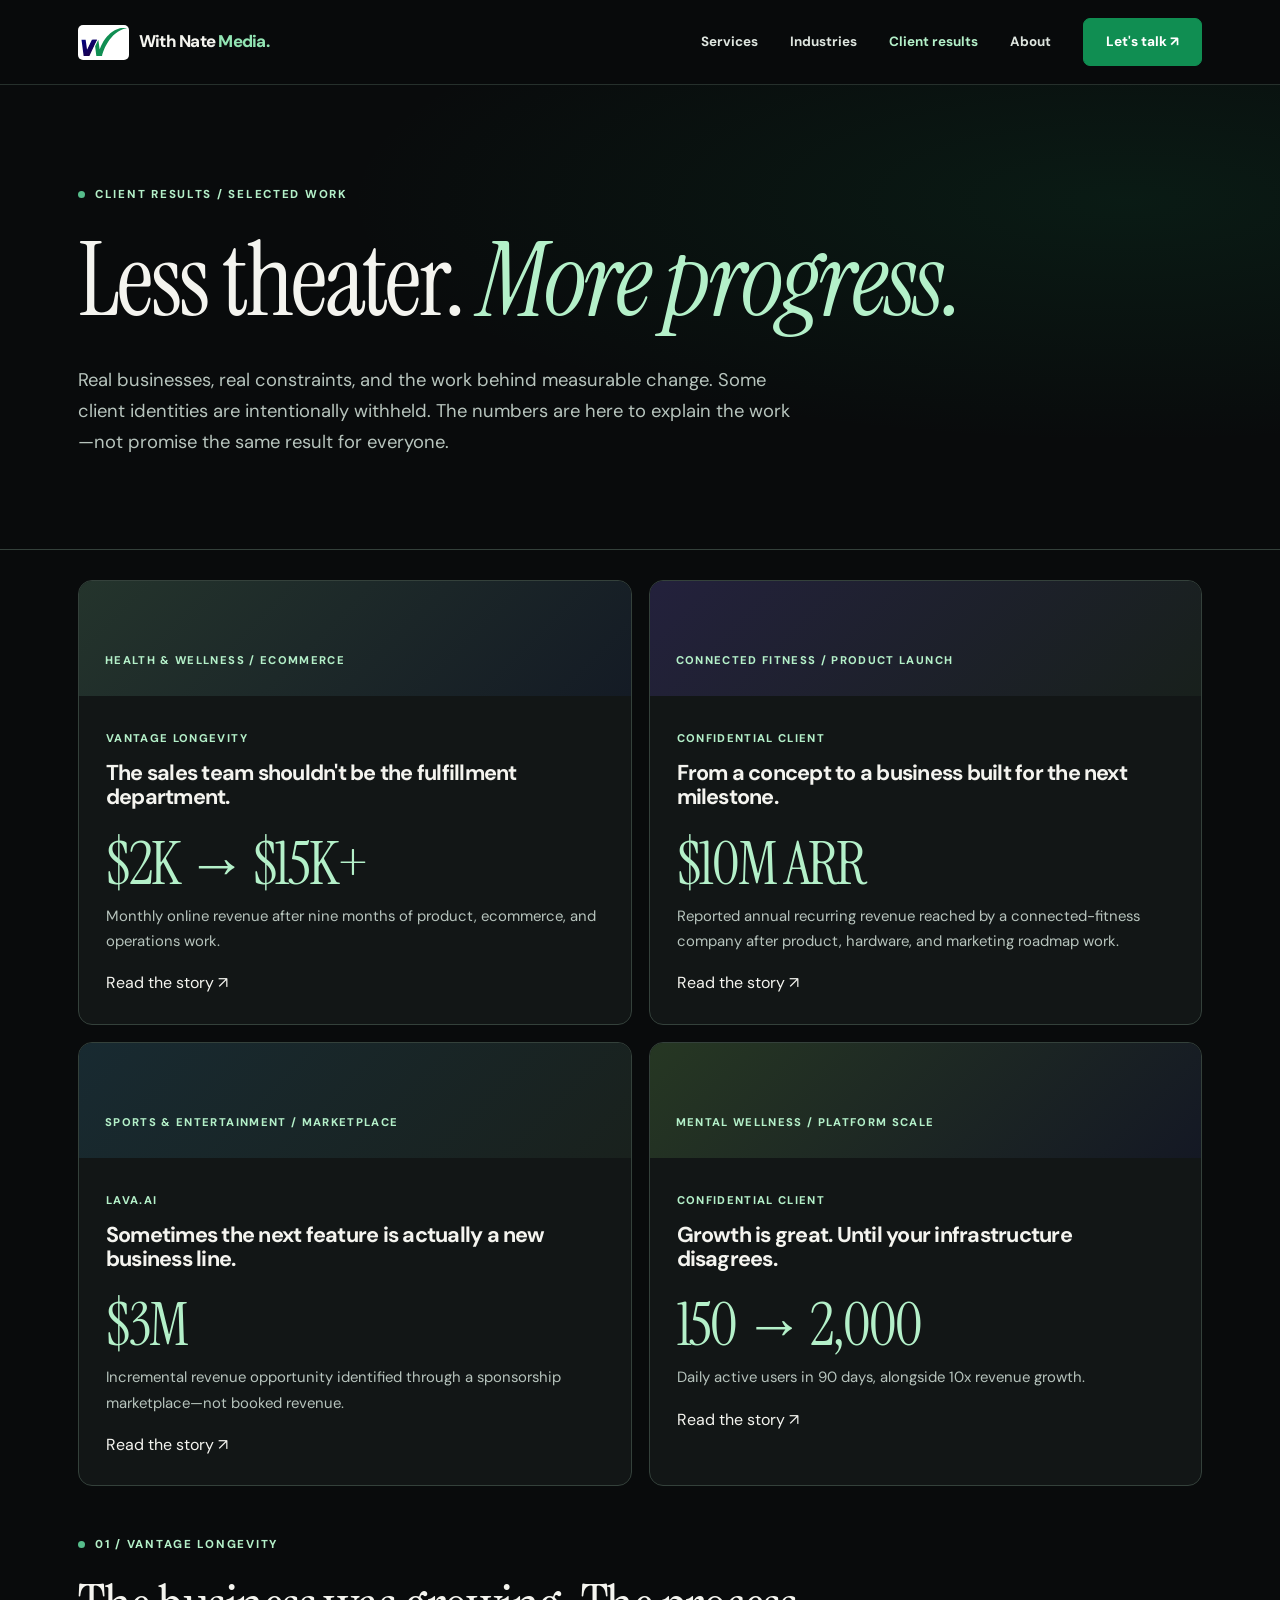
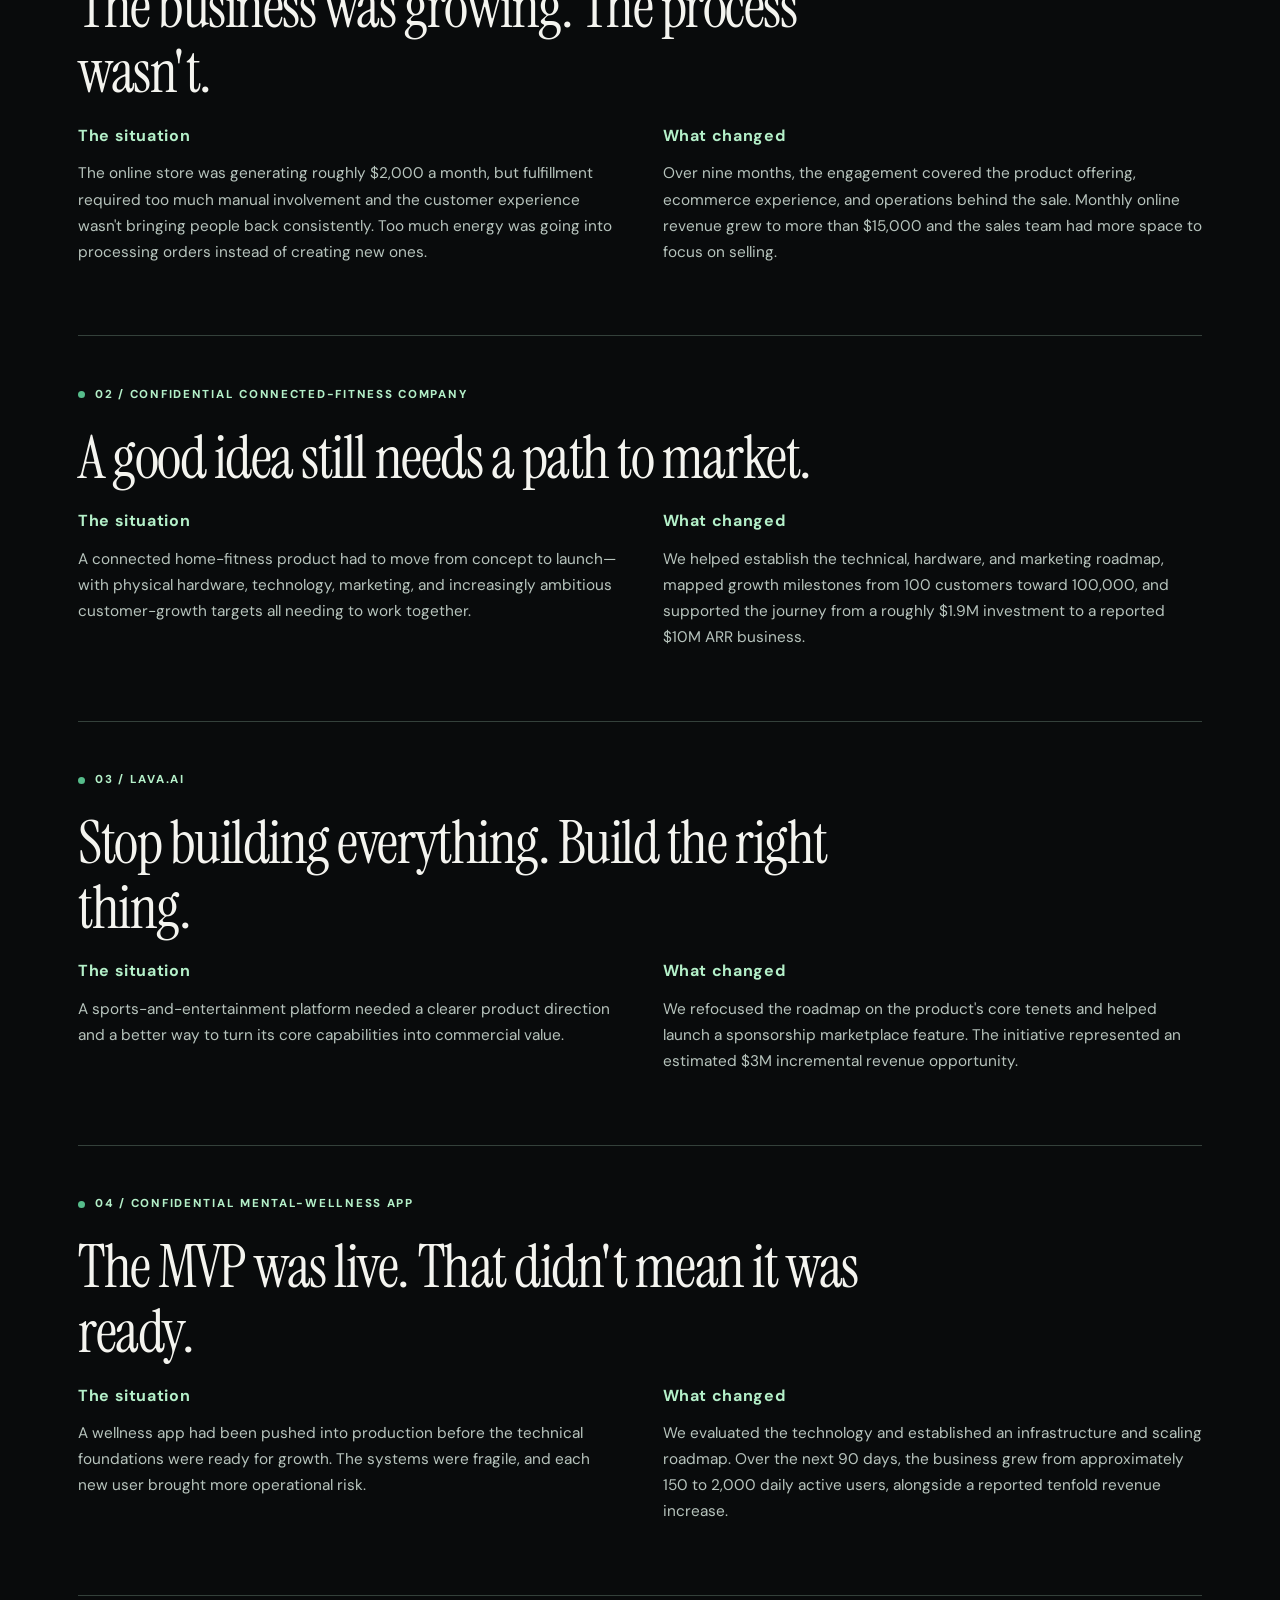
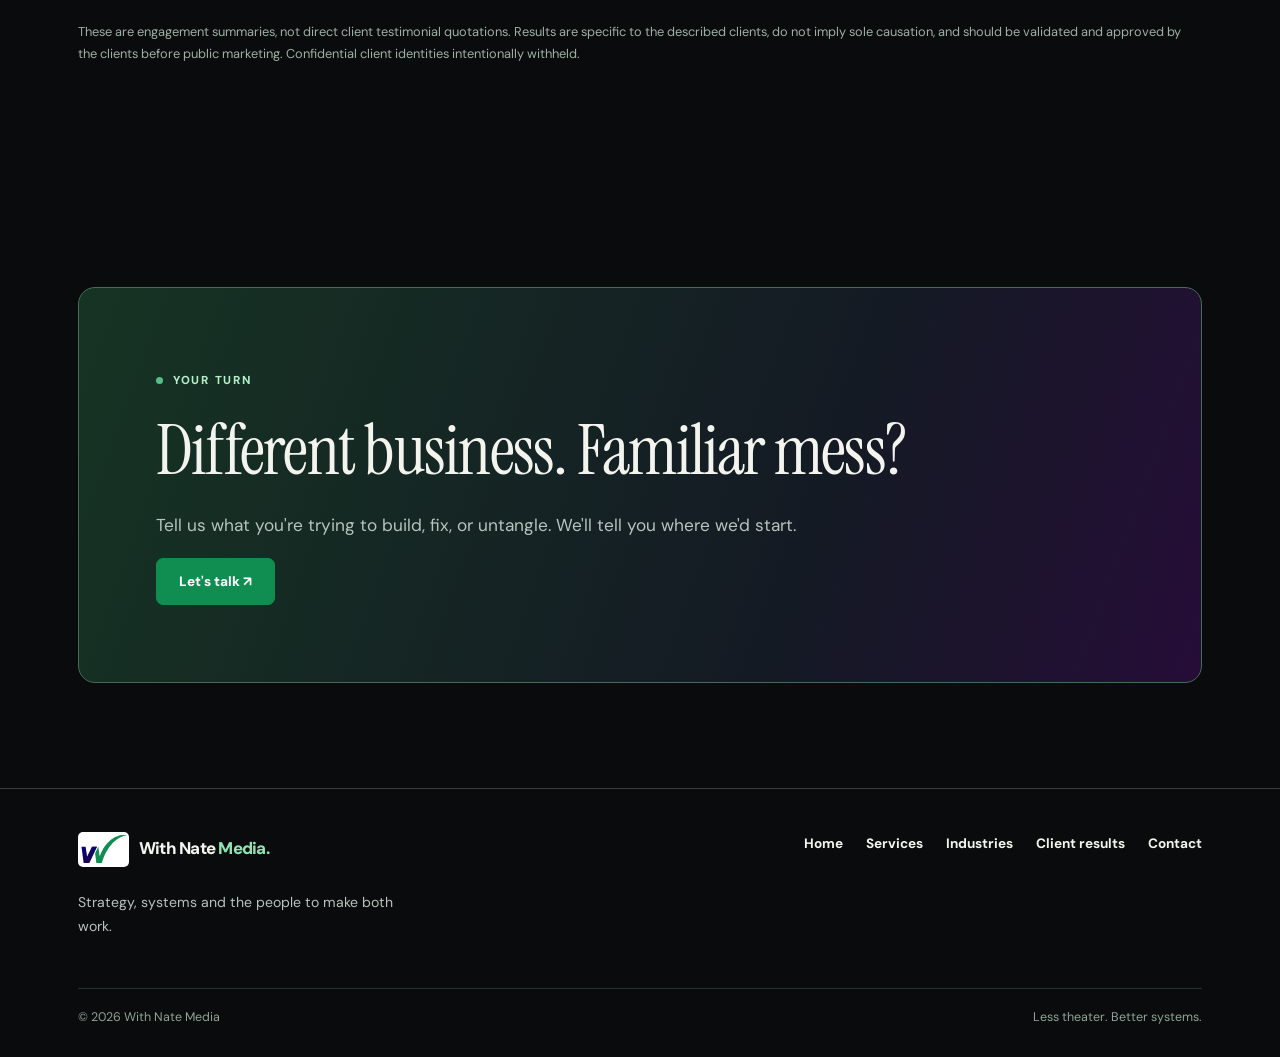
==== case-studies.html @ 9756801c "Align client case studies with consulting brand and new site navigation" ====
<!doctype html><html lang="en"><head><meta charset="utf-8"><meta name="viewport" content="width=device-width,initial-scale=1"><meta name="theme-color" content="#090b0c"><meta name="description" content="Selected client results from With Nate Media: ecommerce growth, software scalability, product strategy, and operational transformation."><title>Client Results | With Nate Media</title><link rel="icon" type="image/svg+xml" href="/logo-mark.svg"><link rel="stylesheet" href="/styles.css"></head><body><header class="site-header"><nav class="nav wrap" aria-label="Main navigation"><a class="brand" href="/" aria-label="With Nate Media home"><span class="brand-icon"><img src="/logo-mark.svg" alt=""></span><span class="brand-words">With Nate <em>Media.</em></span></a><button class="menu-button" aria-controls="navlinks" aria-expanded="false" onclick="const m=document.getElementById('navlinks');m.classList.toggle('open');this.setAttribute('aria-expanded',m.classList.contains('open'))">Menu ☰</button><div class="navlinks" id="navlinks"><a href="/services.html">Services</a><a href="/industries.html">Industries</a><a href="/case-studies.html" aria-current="page">Client results</a><a href="/#about">About</a><a class="btn" href="/#contact">Let's talk ↗</a></div></nav></header>
<main><section class="page-hero"><div class="wrap"><div class="eyebrow">Client results / Selected work</div><h1>Less theater. <em style="color:var(--mint)">More progress.</em></h1><p>Real businesses, real constraints, and the work behind measurable change. Some client identities are intentionally withheld. The numbers are here to explain the work—not promise the same result for everyone.</p></div></section>
<section class="section" style="padding-top:30px"><div class="wrap"><div class="case-grid"><article class="case"><div class="case-top"><span class="case-tag">Health & wellness / Ecommerce</span></div><div class="inner"><span class="case-tag">Vantage Longevity</span><h3 style="margin:12px 0">The sales team shouldn't be the fulfillment department.</h3><div class="metric">$2K → $15K+</div><p>Monthly online revenue after nine months of product, ecommerce, and operations work.</p><a href="#vantage" class="arrow">Read the story ↗</a></div></article>
<article class="case"><div class="case-top"><span class="case-tag">Connected fitness / Product launch</span></div><div class="inner"><span class="case-tag">Confidential client</span><h3 style="margin:12px 0">From a concept to a business built for the next milestone.</h3><div class="metric">$10M ARR</div><p>Reported annual recurring revenue reached by a connected-fitness company after product, hardware, and marketing roadmap work.</p><a href="#fitness" class="arrow">Read the story ↗</a></div></article>
<article class="case"><div class="case-top"><span class="case-tag">Sports & entertainment / Marketplace</span></div><div class="inner"><span class="case-tag">Lava.ai</span><h3 style="margin:12px 0">Sometimes the next feature is actually a new business line.</h3><div class="metric">$3M</div><p>Incremental revenue opportunity identified through a sponsorship marketplace—not booked revenue.</p><a href="#lava" class="arrow">Read the story ↗</a></div></article>
<article class="case"><div class="case-top"><span class="case-tag">Mental wellness / Platform scale</span></div><div class="inner"><span class="case-tag">Confidential client</span><h3 style="margin:12px 0">Growth is great. Until your infrastructure disagrees.</h3><div class="metric">150 → 2,000</div><p>Daily active users in 90 days, alongside 10x revenue growth.</p><a href="#wellness" class="arrow">Read the story ↗</a></div></article></div>
<div class="case-detail" id="vantage"><div class="eyebrow">01 / Vantage Longevity</div><h2>The business was growing. The process wasn't.</h2><div class="columns"><div><h3>The situation</h3><p>The online store was generating roughly $2,000 a month, but fulfillment required too much manual involvement and the customer experience wasn't bringing people back consistently. Too much energy was going into processing orders instead of creating new ones.</p></div><div><h3>What changed</h3><p>Over nine months, the engagement covered the product offering, ecommerce experience, and operations behind the sale. Monthly online revenue grew to more than $15,000 and the sales team had more space to focus on selling.</p></div></div></div>
<div class="case-detail" id="fitness"><div class="eyebrow">02 / Confidential connected-fitness company</div><h2>A good idea still needs a path to market.</h2><div class="columns"><div><h3>The situation</h3><p>A connected home-fitness product had to move from concept to launch—with physical hardware, technology, marketing, and increasingly ambitious customer-growth targets all needing to work together.</p></div><div><h3>What changed</h3><p>We helped establish the technical, hardware, and marketing roadmap, mapped growth milestones from 100 customers toward 100,000, and supported the journey from a roughly $1.9M investment to a reported $10M ARR business.</p></div></div></div>
<div class="case-detail" id="lava"><div class="eyebrow">03 / Lava.ai</div><h2>Stop building everything. Build the right thing.</h2><div class="columns"><div><h3>The situation</h3><p>A sports-and-entertainment platform needed a clearer product direction and a better way to turn its core capabilities into commercial value.</p></div><div><h3>What changed</h3><p>We refocused the roadmap on the product's core tenets and helped launch a sponsorship marketplace feature. The initiative represented an estimated $3M incremental revenue opportunity.</p></div></div></div>
<div class="case-detail" id="wellness"><div class="eyebrow">04 / Confidential mental-wellness app</div><h2>The MVP was live. That didn't mean it was ready.</h2><div class="columns"><div><h3>The situation</h3><p>A wellness app had been pushed into production before the technical foundations were ready for growth. The systems were fragile, and each new user brought more operational risk.</p></div><div><h3>What changed</h3><p>We evaluated the technology and established an infrastructure and scaling roadmap. Over the next 90 days, the business grew from approximately 150 to 2,000 daily active users, alongside a reported tenfold revenue increase.</p></div></div></div><p class="disclaimer">These are engagement summaries, not direct client testimonial quotations. Results are specific to the described clients, do not imply sole causation, and should be validated and approved by the clients before public marketing. Confidential client identities intentionally withheld.</p></div></section>
<section class="section"><div class="wrap"><div class="cta"><div class="eyebrow">Your turn</div><h2>Different business. Familiar mess?</h2><p>Tell us what you're trying to build, fix, or untangle. We'll tell you where we'd start.</p><a class="btn" href="mailto:nd@wnatemedia.com?subject=Let%27s%20talk%20about%20my%20business">Let's talk ↗</a></div></div></section></main><footer class="footer"><div class="wrap"><div class="cols"><div><a class="brand" href="/"><span class="brand-icon"><img src="/logo-mark.svg" alt=""></span><span class="brand-words">With Nate <em>Media.</em></span></a><p style="max-width:340px;font-size:.88rem;margin-top:17px">Strategy, systems and the people to make both work.</p></div><nav class="footer-nav" aria-label="Footer navigation"><a href="/">Home</a><a href="/services.html">Services</a><a href="/industries.html">Industries</a><a href="/case-studies.html">Client results</a><a href="/#contact">Contact</a></nav></div><div class="footer-bottom"><span>© <span id="year"></span> With Nate Media</span><span>Less theater. Better systems.</span></div></div></footer><script>document.getElementById('year').textContent=new Date().getFullYear();</script></body></html>
---- styles.css ----
@import url('https://fonts.googleapis.com/css2?family=DM+Sans:wght@400;500;600;700;800&family=Instrument+Serif:ital@0;1&display=swap');
:root{--bg:#090b0c;--surface:#121616;--surface2:#171d1b;--raised:#1e2925;--line:#34413b;--ink:#f4f4ef;--body:#b7c4bd;--muted:#8b9c94;--green:#108e52;--mint:#b4f0c9;--violet:#25033d;--blue:#000080;--width:1180px}
*{box-sizing:border-box}html{scroll-behavior:smooth}body{margin:0;background:var(--bg);color:var(--ink);font:16px/1.7 'DM Sans',sans-serif;-webkit-font-smoothing:antialiased}a{color:inherit;text-decoration:none}button{font:inherit}h1,h2,h3,p{margin-top:0}h1,h2,h3{line-height:1.1}h1,h2{font-family:'Instrument Serif',Georgia,serif;font-weight:400;letter-spacing:-.025em}h1{font-size:clamp(4rem,8vw,7.5rem);margin-bottom:27px}h2{font-size:clamp(3rem,5.5vw,5.2rem);margin-bottom:22px}h3{font-size:1.47rem;font-weight:700;letter-spacing:-.035em}p{color:var(--body)}::selection{background:var(--green);color:#fff}:focus-visible{outline:2px solid var(--mint);outline-offset:5px}img{max-width:100%;height:auto}.wrap{max-width:var(--width);padding:0 28px;margin:auto}.site-header{position:relative;z-index:20;background:rgba(9,11,12,.97);border-bottom:1px solid #26302c}.nav{display:flex;align-items:center;justify-content:space-between;gap:24px;min-height:84px}.brand{display:inline-flex;align-items:center;gap:10px;font-size:1.06rem;font-weight:800;letter-spacing:-.05em;white-space:nowrap}.brand-icon{width:51px;height:35px;display:inline-flex;align-items:center;justify-content:center;border-radius:5px;background:#fff;padding:1px}.brand-icon img{width:48px;height:33px;object-fit:contain}.brand .brand-words{line-height:1.05;letter-spacing:-.045em}.brand .brand-words em{font-style:normal;color:#92e4b3}.navlinks{display:flex;align-items:center;gap:32px;font-size:.84rem;font-weight:700}.navlinks>a:not(.btn){color:#dee5df;transition:color .2s}.navlinks>a:hover,.navlinks>a[aria-current]{color:var(--mint)}.menu-button{display:none;color:#fff;border:1px solid var(--line);background:transparent;border-radius:7px;padding:6px 11px;cursor:pointer}.btn{display:inline-flex;justify-content:center;align-items:center;gap:12px;border:1px solid var(--green);background:var(--green);color:white;border-radius:7px;padding:13px 22px;font-size:.85rem;font-weight:800;line-height:1.4;cursor:pointer;transition:background .2s,transform .2s,border-color .2s}.btn:hover{background:#13a15e;border-color:#13a15e;transform:translateY(-2px)}.btn.outline{background:transparent;color:#f0f4ef;border-color:#65746b}.btn.outline:hover{border-color:var(--mint);background:#1c2520}.btn.ghost{background:transparent;border-color:transparent;padding-left:0;color:var(--mint)}.btn.ghost:hover{background:none;border-color:transparent}.eyebrow{display:inline-flex;align-items:center;gap:10px;font-size:.72rem;font-weight:800;letter-spacing:.15em;text-transform:uppercase;color:var(--mint);margin-bottom:21px}.eyebrow:before{content:"";width:7px;height:7px;background:#56bd8b;border-radius:50%;flex-shrink:0}.eyebrow.muted{color:#99ac9f}.hero{position:relative;overflow:hidden;padding:104px 0 114px;border-bottom:1px solid var(--line)}.hero:before{content:"";position:absolute;right:-100px;top:-280px;width:810px;height:810px;background:radial-gradient(circle,rgba(16,142,82,.14),transparent 65%);pointer-events:none}.hero:after{content:"";position:absolute;right:10%;bottom:-330px;width:650px;height:650px;background:radial-gradient(circle,rgba(35,7,78,.22),transparent 65%);pointer-events:none}.hero-layout{position:relative;z-index:1;display:grid;grid-template-columns:1.33fr .67fr;gap:54px;align-items:center}.hero h1{max-width:850px}.hero h1 em{color:var(--mint);font-weight:400}.hero p{font-size:1.13rem;max-width:620px}.hero-actions{display:flex;flex-wrap:wrap;gap:12px;margin-top:30px}.hero-panel{background:linear-gradient(150deg,#1c2823,#101514 75%);border:1px solid #48604f;border-radius:15px;padding:25px;box-shadow:0 22px 65px rgba(0,0,0,.32);transform:rotate(1deg)}.panel-label{font-size:.7rem;text-transform:uppercase;color:var(--mint);font-weight:800;letter-spacing:.16em}.hero-panel h3{font-family:'Instrument Serif',Georgia,serif;font-size:2.05rem;font-weight:400;line-height:1.2;margin:14px 0 25px}.panel-stage{display:flex;align-items:center;gap:15px;border-top:1px solid #3a4b40;padding:16px 0}.panel-stage .stage-num{font-size:.73rem;color:var(--mint);font-weight:800}.panel-stage div{font-size:.94rem;font-weight:700}.panel-foot{color:#879d8e;font-size:.78rem;margin:8px 0 0}.mini-strip{background:linear-gradient(90deg,#12221b,#19112b 75%,#111816);border-bottom:1px solid var(--line)}.mini-strip .wrap{display:flex;justify-content:space-between;align-items:center;gap:24px;flex-wrap:wrap;padding-top:18px;padding-bottom:18px}.mini-strip strong{font-size:.79rem;text-transform:uppercase;letter-spacing:.11em}.mini-strip span{color:#a3b9ac;font-size:.84rem}.section{padding:105px 0}.section.border-top{border-top:1px solid var(--line)}.section-head{max-width:780px;margin-bottom:42px}.section-head p{font-size:1.12rem;max-width:710px}.section-heading-row{display:flex;justify-content:space-between;align-items:end;gap:25px;margin-bottom:34px}.section-heading-row .section-head{margin-bottom:0}.section-heading-row .btn{margin-bottom:13px;white-space:nowrap}.intro-grid{display:grid;grid-template-columns:.88fr 1.12fr;gap:80px;align-items:start}.intro-grid .large-copy{font:400 clamp(1.75rem,2.6vw,2.45rem)/1.38 'Instrument Serif',Georgia,serif;color:#e8ece8}.intro-grid .large-copy em{color:var(--mint)}.cards3{display:grid;grid-template-columns:repeat(3,1fr);gap:16px}.cards2{display:grid;grid-template-columns:repeat(2,1fr);gap:16px}.tile{background:var(--surface);border:1px solid var(--line);border-radius:13px;padding:31px;transition:transform .2s,border-color .2s}.tile:hover{transform:translateY(-3px);border-color:#647b6c}.tile .small-top{font-size:.72rem;color:#90c9a8;font-weight:800;letter-spacing:.13em;text-transform:uppercase}.tile h3{margin:23px 0 13px}.tile p{font-size:.92rem;margin:0}.arrow-link{display:inline-block;margin-top:20px;color:var(--mint);font-size:.84rem;font-weight:800}.arrow-link:hover{text-decoration:underline;text-underline-offset:5px}.featured-service{background:linear-gradient(110deg,#15251e,#18201e);border:1px solid #53705e;border-radius:15px;padding:37px;display:grid;grid-template-columns:1.14fr .86fr;gap:48px;margin-bottom:15px}.featured-service h3{font-size:clamp(2rem,3vw,3rem);letter-spacing:-.055em;margin:16px 0}.featured-service .offer-card{background:#23352d;padding:26px;border:1px solid #4a6c59;border-radius:9px;display:flex;flex-direction:column;justify-content:center}.offer-card h4{font-size:1.25rem;margin:12px 0;font-weight:800}.offer-card p{font-size:.89rem}.tags{display:flex;gap:8px;flex-wrap:wrap;margin-top:19px}.tag{font-size:.72rem;color:#c6e9d4;border:1px solid #4b6859;border-radius:40px;padding:5px 11px}.light-band{background:#edf0e9;color:#0f1b17}.light-band h2,.light-band h3{color:#101a16}.light-band p{color:#50635a}.light-band .eyebrow{color:#22784d}.light-band .eyebrow:before{background:#168b52}.industry-card{display:flex;flex-direction:column;min-height:242px;background:#f7f9f4;border:1px solid #cdd8d0;border-radius:13px;padding:27px;transition:transform .2s}.industry-card:hover{transform:translateY(-4px)}.industry-card .small-top{color:#277b4f;font-size:.73rem;font-weight:800;letter-spacing:.11em;text-transform:uppercase}.industry-card h3{margin:38px 0 11px}.industry-card p{font-size:.89rem;flex:1}.industry-card .arrow-link{color:#1c7949}.quote-band{padding:88px 0;background:linear-gradient(100deg,#131d1a,#1b0f27);border-block:1px solid #36423d}.quote{max-width:1020px;font-family:'Instrument Serif',Georgia,serif;font-size:clamp(2.4rem,4.8vw,4.45rem);line-height:1.18;color:white}.quote em{color:var(--mint);font-style:italic}.metric-card{background:#141a18;border:1px solid #3b5145;border-radius:13px;padding:29px}.metric{font:400 clamp(2.35rem,4.7vw,4.3rem)/1 'Instrument Serif',Georgia,serif;letter-spacing:-.035em;color:var(--mint);margin-bottom:14px}.metric-card h3{font-size:1rem;margin:0 0 11px}.metric-card p{font-size:.88rem;margin:0}.small{font-size:.82rem;color:#95a79b}.process-row{display:grid;grid-template-columns:80px 1fr 1fr;gap:28px;align-items:start;padding:25px 0;border-top:1px solid var(--line)}.process-row .num{font-size:.9rem;color:var(--mint);font-weight:800}.process-row h3{margin:0}.process-row p{font-size:.93rem;margin:0}.about-grid{display:grid;grid-template-columns:.85fr 1.15fr;gap:70px}.about-grid p{font-size:1.05rem}.cta{background:linear-gradient(110deg,#163423,#141a24 65%,#260d38);border:1px solid #476b55;border-radius:17px;padding:clamp(38px,6.5vw,77px)}.cta h2{max-width:890px}.cta p{max-width:690px;font-size:1.08rem}.footer{border-top:1px solid var(--line);padding:43px 0 29px}.footer .cols{display:flex;align-items:start;justify-content:space-between;gap:35px;flex-wrap:wrap}.footer-nav{display:flex;gap:23px;flex-wrap:wrap;font-size:.85rem;font-weight:700}.footer a:hover{color:var(--mint)}.footer-bottom{margin-top:35px;padding-top:18px;border-top:1px solid #253029;display:flex;align-items:center;justify-content:space-between;gap:20px;flex-wrap:wrap;color:#90a497;font-size:.78rem}.page-hero{padding:94px 0 72px;background:radial-gradient(ellipse at 88% 25%,rgba(16,142,82,.12),transparent 49%);border-bottom:1px solid var(--line)}.page-hero h1{max-width:960px}.page-hero p{font-size:1.15rem;max-width:725px}.service-block{display:grid;grid-template-columns:.72fr 1.28fr;gap:45px;padding:44px 0;border-top:1px solid var(--line)}.service-block .service-index{font-size:.73rem;letter-spacing:.14em;text-transform:uppercase;color:var(--mint);font-weight:800;margin-bottom:16px}.service-block h2{font-size:clamp(2.45rem,4vw,3.8rem);margin-bottom:11px}.service-block .lead{font-size:1.17rem;color:#e5eae5}.service-block .detail-grid{display:grid;grid-template-columns:1fr 1fr;gap:15px;margin-top:25px}.mini-tile{background:var(--surface);border:1px solid var(--line);padding:22px;border-radius:10px}.mini-tile h3{font-size:1rem;margin-bottom:8px}.mini-tile p{font-size:.86rem;margin-bottom:0}.pill-row{display:flex;gap:8px;flex-wrap:wrap;margin-top:19px}.pill-row span{font-size:.72rem;color:#c9dacf;border:1px solid #4a594f;padding:6px 11px;border-radius:99px}.industry-detail{padding:32px 0;border-bottom:1px solid var(--line);display:grid;grid-template-columns:.85fr 1.15fr;gap:65px}.industry-detail h2{font-size:clamp(2.2rem,3.4vw,3.25rem);margin:10px 0}.industry-detail p{font-size:.95rem}.industry-detail .small-top{font-size:.72rem;text-transform:uppercase;letter-spacing:.12em;color:var(--mint);font-weight:800}.industry-detail .challenges{background:#141d18;border:1px solid #30443a;padding:25px;border-radius:10px}.industry-detail .challenges strong{font-size:.8rem;text-transform:uppercase;letter-spacing:.1em;color:#a1dabb}.industry-detail .challenges p{margin:11px 0 0}.case-grid{display:grid;grid-template-columns:repeat(2,1fr);gap:17px}.case{background:var(--surface);border:1px solid var(--line);border-radius:14px;overflow:hidden}.case-top{background:linear-gradient(135deg,#24342c,#141b25);padding:26px;min-height:115px;display:flex;align-items:end}.case:nth-child(2) .case-top{background:linear-gradient(135deg,#23213c,#18201c)}.case:nth-child(3) .case-top{background:linear-gradient(135deg,#182a31,#19211d)}.case:nth-child(4) .case-top{background:linear-gradient(135deg,#263723,#141824)}.case .inner{padding:27px}.case .inner h3{font-size:1.35rem;margin:11px 0}.case-tag{font-size:.7rem;font-weight:800;color:var(--mint);text-transform:uppercase;letter-spacing:.12em}.case .metric{margin:24px 0 10px}.case .inner p{font-size:.93rem}.case-detail{padding:43px 0 55px;border-bottom:1px solid var(--line)}.case-detail h2{font-size:clamp(2.45rem,4.6vw,4.1rem);max-width:850px}.case-detail .columns{display:grid;grid-template-columns:1fr 1fr;gap:45px}.case-detail h3{font-size:1rem;color:var(--mint);letter-spacing:.04em}.case-detail p{font-size:.96rem}.disclaimer{font-size:.8rem;margin-top:25px;color:#9eb1a2}
@media(max-width:980px){.navlinks{gap:17px}.hero-layout{grid-template-columns:1fr .75fr;gap:22px}.cards3{grid-template-columns:repeat(2,1fr)}.intro-grid{gap:35px}}
@media(max-width:720px){.wrap{padding-inline:20px}.nav{min-height:74px}.menu-button{display:inline-block}.navlinks{display:none;position:absolute;top:74px;left:0;right:0;background:#101715;border-bottom:1px solid var(--line);padding:25px;flex-direction:column;align-items:flex-start;gap:24px}.navlinks.open{display:flex}.hero{padding:70px 0}.hero-layout,.intro-grid,.featured-service,.about-grid,.service-block,.industry-detail{grid-template-columns:1fr}.hero-panel{max-width:480px;transform:none;margin-top:15px}.section{padding:70px 0}.cards3,.cards2,.case-grid,.service-block .detail-grid,.case-detail .columns{grid-template-columns:1fr}.section-heading-row{display:block}.section-heading-row .btn{margin-top:10px}.process-row{grid-template-columns:48px 1fr;gap:13px}.process-row p{grid-column:2}.page-hero{padding:66px 0 52px}.service-block{gap:10px}.industry-detail{gap:15px}.cta{padding:34px 23px}.brand{font-size:.98rem}.brand-icon{width:46px}.brand-icon img{width:43px}.footer .cols{display:block}.footer-nav{margin-top:27px}}
@media(prefers-reduced-motion:reduce){html{scroll-behavior:auto}*,*:before,*:after{transition:none!important}}
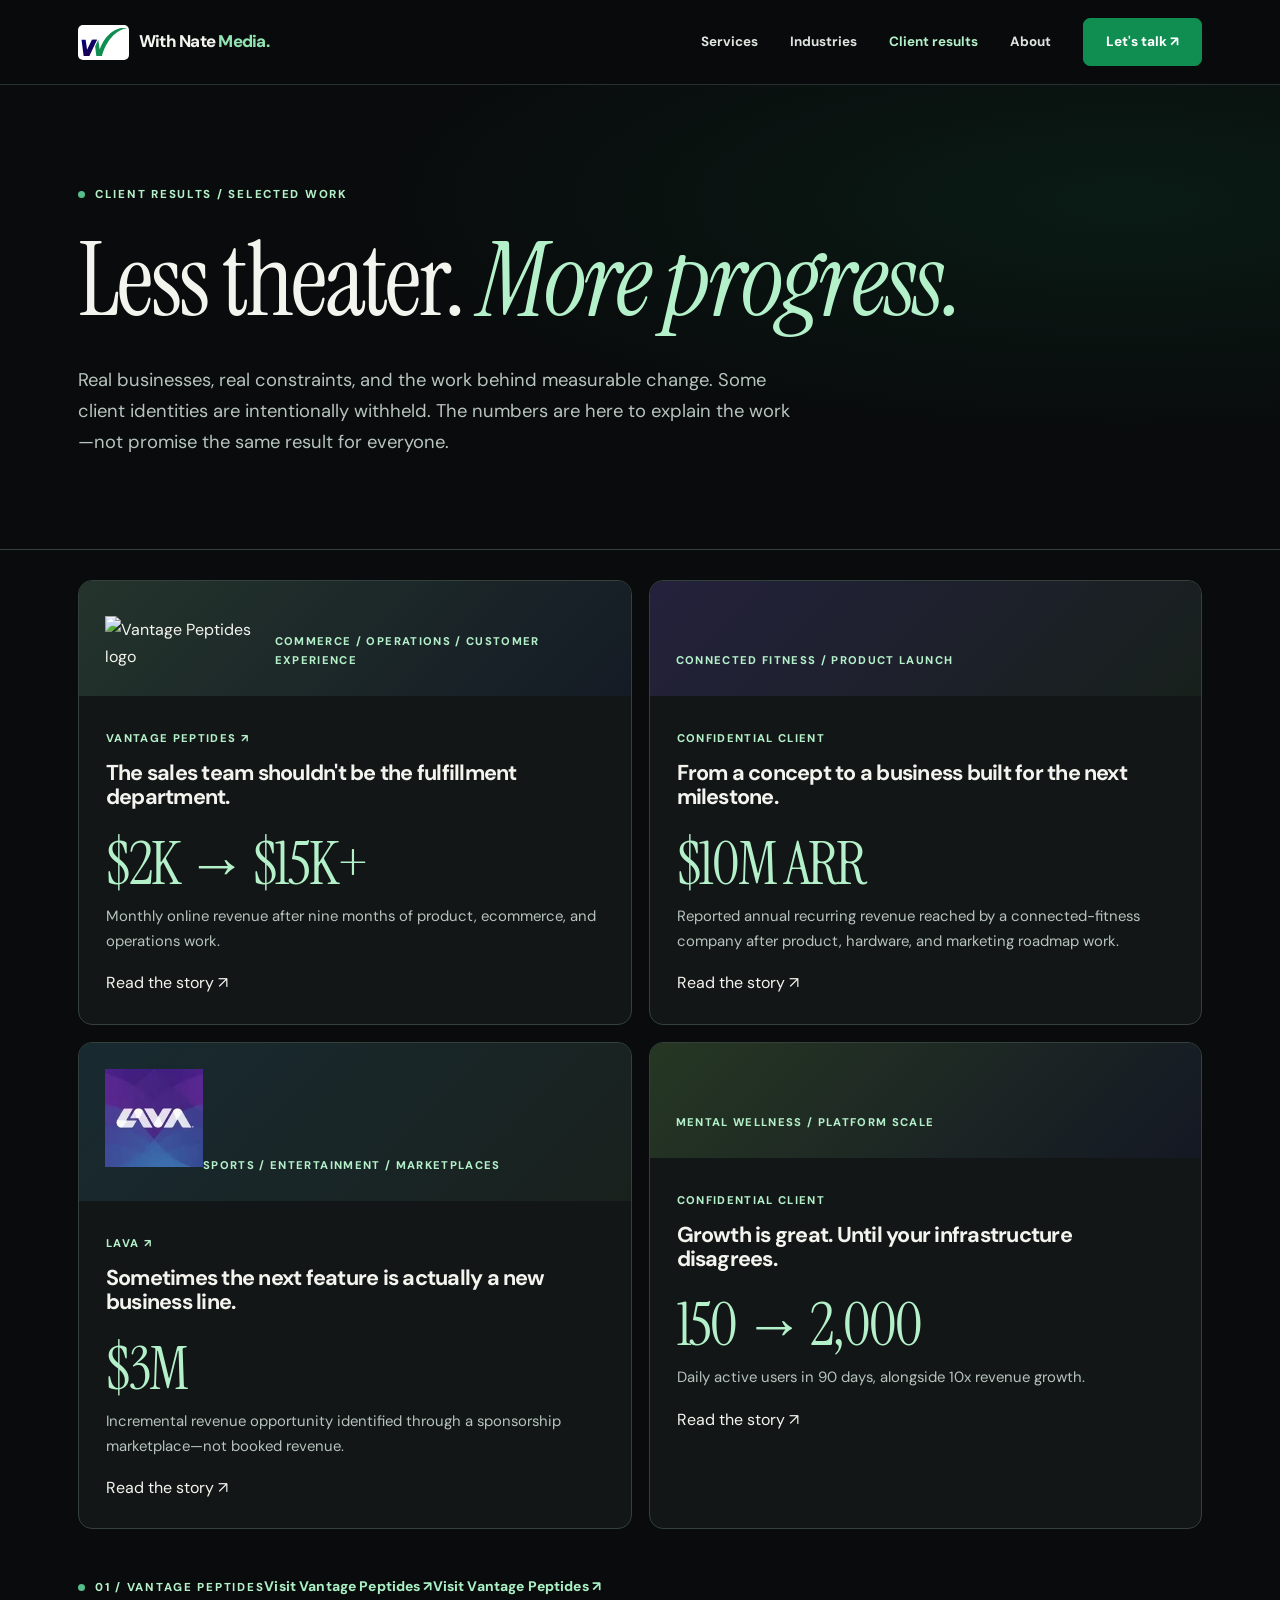
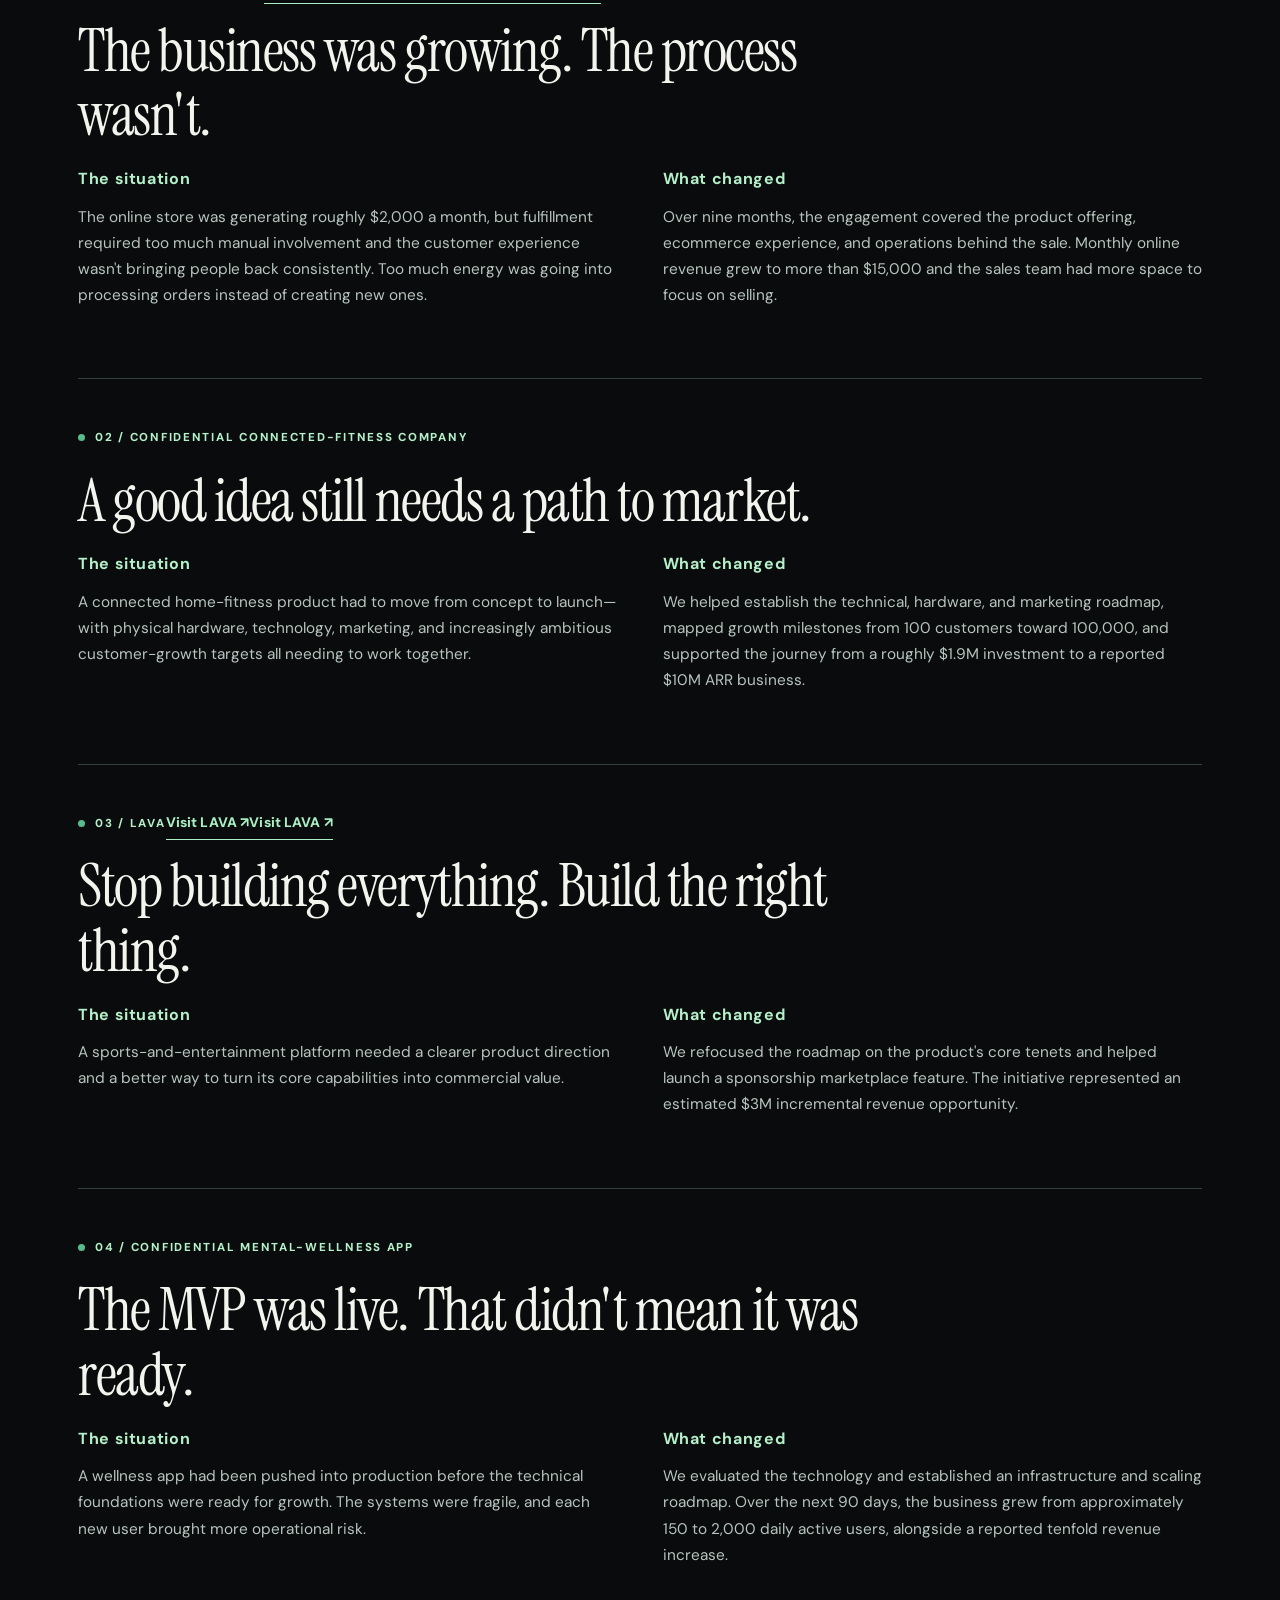
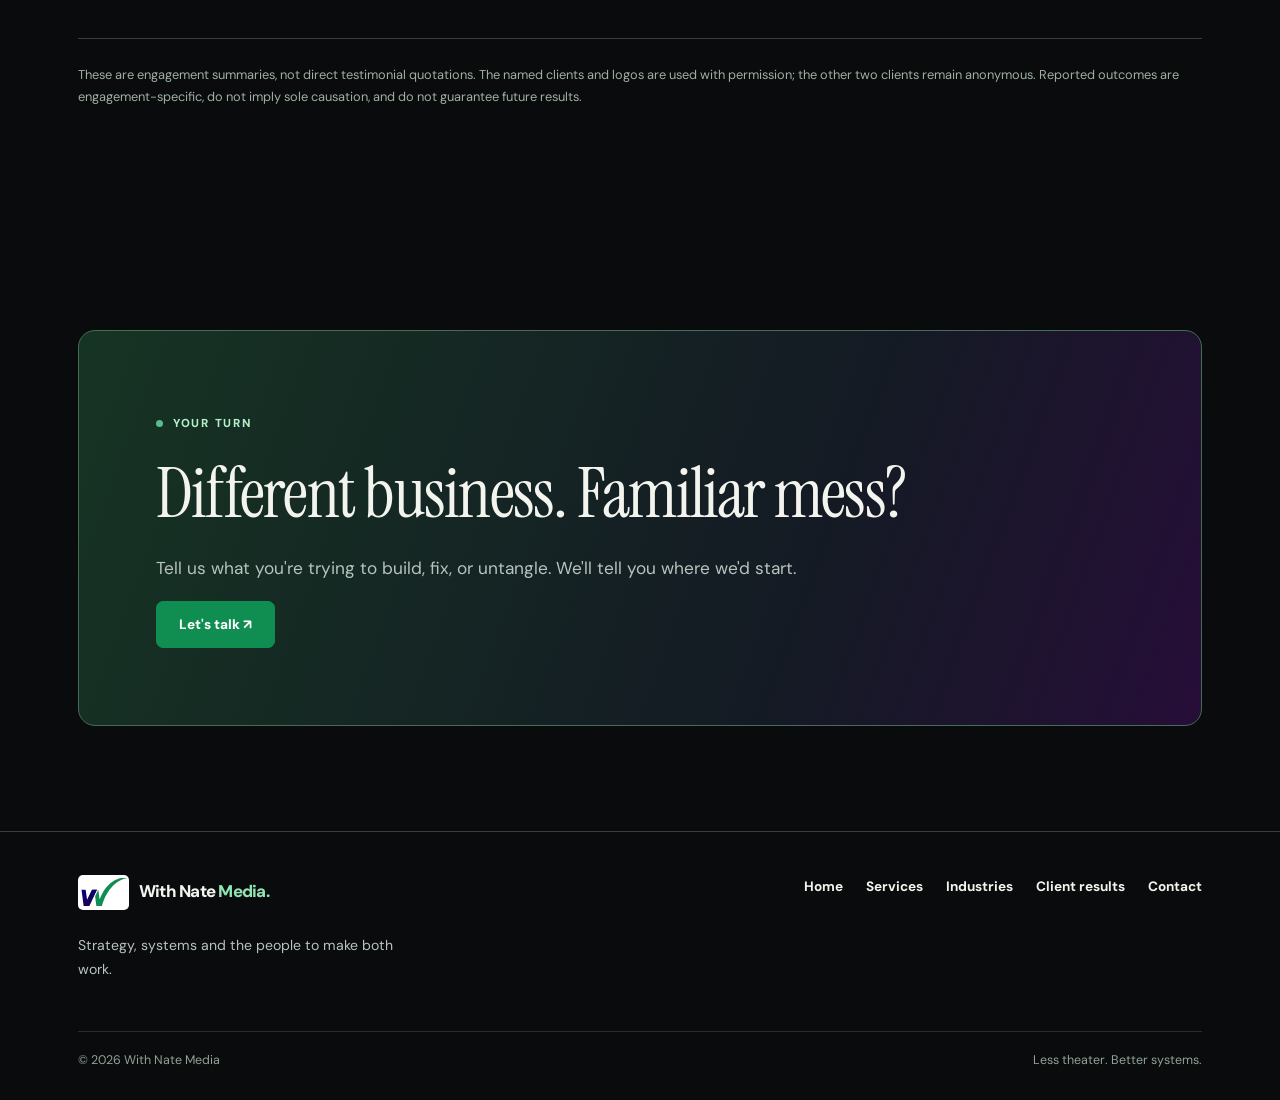
==== commit 65e8ebf1: "Add approved client logos, website links and direct booking to case studies" ====
--- a/case-studies.html
+++ b/case-studies.html
@@ -1,11 +1,11 @@
-<!doctype html><html lang="en"><head><meta charset="utf-8"><meta name="viewport" content="width=device-width,initial-scale=1"><meta name="theme-color" content="#090b0c"><meta name="description" content="Selected client results from With Nate Media: ecommerce growth, software scalability, product strategy, and operational transformation."><title>Client Results | With Nate Media</title><link rel="icon" type="image/svg+xml" href="/logo-mark.svg"><link rel="stylesheet" href="/styles.css"></head><body><header class="site-header"><nav class="nav wrap" aria-label="Main navigation"><a class="brand" href="/" aria-label="With Nate Media home"><span class="brand-icon"><img src="/logo-mark.svg" alt=""></span><span class="brand-words">With Nate <em>Media.</em></span></a><button class="menu-button" aria-controls="navlinks" aria-expanded="false" onclick="const m=document.getElementById('navlinks');m.classList.toggle('open');this.setAttribute('aria-expanded',m.classList.contains('open'))">Menu ☰</button><div class="navlinks" id="navlinks"><a href="/services.html">Services</a><a href="/industries.html">Industries</a><a href="/case-studies.html" aria-current="page">Client results</a><a href="/#about">About</a><a class="btn" href="/#contact">Let's talk ↗</a></div></nav></header>
+<!doctype html><html lang="en"><head><meta charset="utf-8"><meta name="viewport" content="width=device-width,initial-scale=1"><meta name="theme-color" content="#090b0c"><meta name="description" content="Selected client results from With Nate Media: ecommerce growth, software scalability, product strategy, and operational transformation."><title>Client Results | With Nate Media</title><link rel="icon" type="image/svg+xml" href="/logo-mark.svg"><link rel="stylesheet" href="/styles.css"></head><body><header class="site-header"><nav class="nav wrap" aria-label="Main navigation"><a class="brand" href="/" aria-label="With Nate Media home"><span class="brand-icon"><img src="/logo-mark.svg" alt=""></span><span class="brand-words">With Nate <em>Media.</em></span></a><button class="menu-button" aria-controls="navlinks" aria-expanded="false" onclick="const m=document.getElementById('navlinks');m.classList.toggle('open');this.setAttribute('aria-expanded',m.classList.contains('open'))">Menu ☰</button><div class="navlinks" id="navlinks"><a href="/services.html">Services</a><a href="/industries.html">Industries</a><a href="/case-studies.html" aria-current="page">Client results</a><a href="/#about">About</a><a class="btn" href="https://link.roimachine.us/widget/bookings/wnm-get-in-touch" target="_blank" rel="noopener noreferrer">Let's talk ↗</a></div></nav></header>
 <main><section class="page-hero"><div class="wrap"><div class="eyebrow">Client results / Selected work</div><h1>Less theater. <em style="color:var(--mint)">More progress.</em></h1><p>Real businesses, real constraints, and the work behind measurable change. Some client identities are intentionally withheld. The numbers are here to explain the work—not promise the same result for everyone.</p></div></section>
-<section class="section" style="padding-top:30px"><div class="wrap"><div class="case-grid"><article class="case"><div class="case-top"><span class="case-tag">Health & wellness / Ecommerce</span></div><div class="inner"><span class="case-tag">Vantage Longevity</span><h3 style="margin:12px 0">The sales team shouldn't be the fulfillment department.</h3><div class="metric">$2K → $15K+</div><p>Monthly online revenue after nine months of product, ecommerce, and operations work.</p><a href="#vantage" class="arrow">Read the story ↗</a></div></article>
+<section class="section" style="padding-top:30px"><div class="wrap"><div class="case-grid"><article class="case"><div class="case-top case-brand-top vantage-case-top"><a href="https://vantagepeptides.com/" target="_blank" rel="noopener noreferrer" aria-label="Visit Vantage Peptides"><span class="case-client-logo vantage-client-logo"><img src="/assets/vantage-logo.png" alt="Vantage Peptides logo" width="310" height="34"></span></a><span class="case-tag">Commerce / Operations / Customer experience</span></div><div class="inner"><span class="case-tag"><a class="case-client-name" href="https://vantagepeptides.com/" target="_blank" rel="noopener noreferrer">Vantage Peptides ↗</a></span><h3 style="margin:12px 0">The sales team shouldn't be the fulfillment department.</h3><div class="metric">$2K → $15K+</div><p>Monthly online revenue after nine months of product, ecommerce, and operations work.</p><a href="#vantage" class="arrow">Read the story ↗</a></div></article>
 <article class="case"><div class="case-top"><span class="case-tag">Connected fitness / Product launch</span></div><div class="inner"><span class="case-tag">Confidential client</span><h3 style="margin:12px 0">From a concept to a business built for the next milestone.</h3><div class="metric">$10M ARR</div><p>Reported annual recurring revenue reached by a connected-fitness company after product, hardware, and marketing roadmap work.</p><a href="#fitness" class="arrow">Read the story ↗</a></div></article>
-<article class="case"><div class="case-top"><span class="case-tag">Sports & entertainment / Marketplace</span></div><div class="inner"><span class="case-tag">Lava.ai</span><h3 style="margin:12px 0">Sometimes the next feature is actually a new business line.</h3><div class="metric">$3M</div><p>Incremental revenue opportunity identified through a sponsorship marketplace—not booked revenue.</p><a href="#lava" class="arrow">Read the story ↗</a></div></article>
+<article class="case"><div class="case-top case-brand-top lava-case-top"><a href="https://www.lava.ai/" target="_blank" rel="noopener noreferrer" aria-label="Visit LAVA"><span class="case-client-logo lava-client-logo"><img src="/assets/lava-logo.webp" alt="LAVA logo" width="98" height="98"></span></a><span class="case-tag">Sports / Entertainment / Marketplaces</span></div><div class="inner"><span class="case-tag"><a class="case-client-name" href="https://www.lava.ai/" target="_blank" rel="noopener noreferrer">LAVA ↗</a></span><h3 style="margin:12px 0">Sometimes the next feature is actually a new business line.</h3><div class="metric">$3M</div><p>Incremental revenue opportunity identified through a sponsorship marketplace—not booked revenue.</p><a href="#lava" class="arrow">Read the story ↗</a></div></article>
 <article class="case"><div class="case-top"><span class="case-tag">Mental wellness / Platform scale</span></div><div class="inner"><span class="case-tag">Confidential client</span><h3 style="margin:12px 0">Growth is great. Until your infrastructure disagrees.</h3><div class="metric">150 → 2,000</div><p>Daily active users in 90 days, alongside 10x revenue growth.</p><a href="#wellness" class="arrow">Read the story ↗</a></div></article></div>
-<div class="case-detail" id="vantage"><div class="eyebrow">01 / Vantage Longevity</div><h2>The business was growing. The process wasn't.</h2><div class="columns"><div><h3>The situation</h3><p>The online store was generating roughly $2,000 a month, but fulfillment required too much manual involvement and the customer experience wasn't bringing people back consistently. Too much energy was going into processing orders instead of creating new ones.</p></div><div><h3>What changed</h3><p>Over nine months, the engagement covered the product offering, ecommerce experience, and operations behind the sale. Monthly online revenue grew to more than $15,000 and the sales team had more space to focus on selling.</p></div></div></div>
+<div class="case-detail" id="vantage"><div class="eyebrow">01 / Vantage Peptides</div><a class="text-link" href="https://vantagepeptides.com/" target="_blank" rel="noopener noreferrer">Visit Vantage Peptides ↗</a><a class="text-link" href="https://vantagepeptides.com/" target="_blank" rel="noopener noreferrer">Visit Vantage Peptides ↗</a><h2>The business was growing. The process wasn't.</h2><div class="columns"><div><h3>The situation</h3><p>The online store was generating roughly $2,000 a month, but fulfillment required too much manual involvement and the customer experience wasn't bringing people back consistently. Too much energy was going into processing orders instead of creating new ones.</p></div><div><h3>What changed</h3><p>Over nine months, the engagement covered the product offering, ecommerce experience, and operations behind the sale. Monthly online revenue grew to more than $15,000 and the sales team had more space to focus on selling.</p></div></div></div>
 <div class="case-detail" id="fitness"><div class="eyebrow">02 / Confidential connected-fitness company</div><h2>A good idea still needs a path to market.</h2><div class="columns"><div><h3>The situation</h3><p>A connected home-fitness product had to move from concept to launch—with physical hardware, technology, marketing, and increasingly ambitious customer-growth targets all needing to work together.</p></div><div><h3>What changed</h3><p>We helped establish the technical, hardware, and marketing roadmap, mapped growth milestones from 100 customers toward 100,000, and supported the journey from a roughly $1.9M investment to a reported $10M ARR business.</p></div></div></div>
-<div class="case-detail" id="lava"><div class="eyebrow">03 / Lava.ai</div><h2>Stop building everything. Build the right thing.</h2><div class="columns"><div><h3>The situation</h3><p>A sports-and-entertainment platform needed a clearer product direction and a better way to turn its core capabilities into commercial value.</p></div><div><h3>What changed</h3><p>We refocused the roadmap on the product's core tenets and helped launch a sponsorship marketplace feature. The initiative represented an estimated $3M incremental revenue opportunity.</p></div></div></div>
-<div class="case-detail" id="wellness"><div class="eyebrow">04 / Confidential mental-wellness app</div><h2>The MVP was live. That didn't mean it was ready.</h2><div class="columns"><div><h3>The situation</h3><p>A wellness app had been pushed into production before the technical foundations were ready for growth. The systems were fragile, and each new user brought more operational risk.</p></div><div><h3>What changed</h3><p>We evaluated the technology and established an infrastructure and scaling roadmap. Over the next 90 days, the business grew from approximately 150 to 2,000 daily active users, alongside a reported tenfold revenue increase.</p></div></div></div><p class="disclaimer">These are engagement summaries, not direct client testimonial quotations. Results are specific to the described clients, do not imply sole causation, and should be validated and approved by the clients before public marketing. Confidential client identities intentionally withheld.</p></div></section>
-<section class="section"><div class="wrap"><div class="cta"><div class="eyebrow">Your turn</div><h2>Different business. Familiar mess?</h2><p>Tell us what you're trying to build, fix, or untangle. We'll tell you where we'd start.</p><a class="btn" href="mailto:nd@wnatemedia.com?subject=Let%27s%20talk%20about%20my%20business">Let's talk ↗</a></div></div></section></main><footer class="footer"><div class="wrap"><div class="cols"><div><a class="brand" href="/"><span class="brand-icon"><img src="/logo-mark.svg" alt=""></span><span class="brand-words">With Nate <em>Media.</em></span></a><p style="max-width:340px;font-size:.88rem;margin-top:17px">Strategy, systems and the people to make both work.</p></div><nav class="footer-nav" aria-label="Footer navigation"><a href="/">Home</a><a href="/services.html">Services</a><a href="/industries.html">Industries</a><a href="/case-studies.html">Client results</a><a href="/#contact">Contact</a></nav></div><div class="footer-bottom"><span>© <span id="year"></span> With Nate Media</span><span>Less theater. Better systems.</span></div></div></footer><script>document.getElementById('year').textContent=new Date().getFullYear();</script></body></html>+<div class="case-detail" id="lava"><div class="eyebrow">03 / LAVA</div><a class="text-link" href="https://www.lava.ai/" target="_blank" rel="noopener noreferrer">Visit LAVA ↗</a><a class="text-link" href="https://www.lava.ai/" target="_blank" rel="noopener noreferrer">Visit LAVA ↗</a><h2>Stop building everything. Build the right thing.</h2><div class="columns"><div><h3>The situation</h3><p>A sports-and-entertainment platform needed a clearer product direction and a better way to turn its core capabilities into commercial value.</p></div><div><h3>What changed</h3><p>We refocused the roadmap on the product's core tenets and helped launch a sponsorship marketplace feature. The initiative represented an estimated $3M incremental revenue opportunity.</p></div></div></div>
+<div class="case-detail" id="wellness"><div class="eyebrow">04 / Confidential mental-wellness app</div><h2>The MVP was live. That didn't mean it was ready.</h2><div class="columns"><div><h3>The situation</h3><p>A wellness app had been pushed into production before the technical foundations were ready for growth. The systems were fragile, and each new user brought more operational risk.</p></div><div><h3>What changed</h3><p>We evaluated the technology and established an infrastructure and scaling roadmap. Over the next 90 days, the business grew from approximately 150 to 2,000 daily active users, alongside a reported tenfold revenue increase.</p></div></div></div><p class="disclaimer">These are engagement summaries, not direct testimonial quotations. The named clients and logos are used with permission; the other two clients remain anonymous. Reported outcomes are engagement-specific, do not imply sole causation, and do not guarantee future results.</p></div></section>
+<section class="section"><div class="wrap"><div class="cta"><div class="eyebrow">Your turn</div><h2>Different business. Familiar mess?</h2><p>Tell us what you're trying to build, fix, or untangle. We'll tell you where we'd start.</p><a class="btn" href="https://link.roimachine.us/widget/bookings/wnm-get-in-touch" target="_blank" rel="noopener noreferrer">Let's talk ↗</a></div></div></section></main><footer class="footer"><div class="wrap"><div class="cols"><div><a class="brand" href="/"><span class="brand-icon"><img src="/logo-mark.svg" alt=""></span><span class="brand-words">With Nate <em>Media.</em></span></a><p style="max-width:340px;font-size:.88rem;margin-top:17px">Strategy, systems and the people to make both work.</p></div><nav class="footer-nav" aria-label="Footer navigation"><a href="/">Home</a><a href="/services.html">Services</a><a href="/industries.html">Industries</a><a href="/case-studies.html">Client results</a><a href="https://link.roimachine.us/widget/bookings/wnm-get-in-touch" target="_blank" rel="noopener noreferrer">Contact</a></nav></div><div class="footer-bottom"><span>© <span id="year"></span> With Nate Media</span><span>Less theater. Better systems.</span></div></div></footer><script>document.getElementById('year').textContent=new Date().getFullYear();</script></body></html>
--- a/styles.css
+++ b/styles.css
@@ -4,3 +4,19 @@
 @media(max-width:980px){.navlinks{gap:17px}.hero-layout{grid-template-columns:1fr .75fr;gap:22px}.cards3{grid-template-columns:repeat(2,1fr)}.intro-grid{gap:35px}}
 @media(max-width:720px){.wrap{padding-inline:20px}.nav{min-height:74px}.menu-button{display:inline-block}.navlinks{display:none;position:absolute;top:74px;left:0;right:0;background:#101715;border-bottom:1px solid var(--line);padding:25px;flex-direction:column;align-items:flex-start;gap:24px}.navlinks.open{display:flex}.hero{padding:70px 0}.hero-layout,.intro-grid,.featured-service,.about-grid,.service-block,.industry-detail{grid-template-columns:1fr}.hero-panel{max-width:480px;transform:none;margin-top:15px}.section{padding:70px 0}.cards3,.cards2,.case-grid,.service-block .detail-grid,.case-detail .columns{grid-template-columns:1fr}.section-heading-row{display:block}.section-heading-row .btn{margin-top:10px}.process-row{grid-template-columns:48px 1fr;gap:13px}.process-row p{grid-column:2}.page-hero{padding:66px 0 52px}.service-block{gap:10px}.industry-detail{gap:15px}.cta{padding:34px 23px}.brand{font-size:.98rem}.brand-icon{width:46px}.brand-icon img{width:43px}.footer .cols{display:block}.footer-nav{margin-top:27px}}
 @media(prefers-reduced-motion:reduce){html{scroll-behavior:auto}*,*:before,*:after{transition:none!important}}
+
+
+/* 2026 editorial consulting refresh — homepage */
+.skip{position:absolute;left:12px;top:-80px;z-index:999;color:#fff;background:#108e52;padding:12px;border-radius:4px}.skip:focus{top:12px}
+.hero-v3{position:relative;overflow:hidden;background:radial-gradient(ellipse at 67% 45%,#152926 0%,#0d1115 48%,#090b0c 85%);border-bottom:1px solid #35473f}.hero-grid-art{position:absolute;inset:0;background-image:linear-gradient(90deg,rgba(157,228,186,.035) 1px,transparent 1px),linear-gradient(rgba(157,228,186,.035) 1px,transparent 1px);background-size:70px 70px;mask-image:linear-gradient(90deg,transparent,black);pointer-events:none}.hero-v3-layout{display:grid;grid-template-columns:1.35fr .82fr;align-items:center;gap:68px;position:relative;padding-top:118px;padding-bottom:124px}.hero-v3-copy{position:relative;z-index:1}.hero-v3 h1{font-size:clamp(4.75rem,8.1vw,8rem);line-height:.97;letter-spacing:-.04em;max-width:810px;margin:0 0 30px}.hero-v3 h1 em{display:block;color:#c0f5d1;line-height:1.04;font-style:italic}.hero-v3 .hero-lede{font-size:1.15rem;line-height:1.8;max-width:605px;color:#d4dfd6}.hero-v3 .hero-actions{margin-top:35px}.hero-footline{margin-top:44px;color:#93a79d;font-size:.81rem;max-width:540px;display:flex;align-items:baseline;gap:10px}.green-dot{display:inline-block;flex:none;width:8px;height:8px;background:#3ac581;border-radius:50%}.hero-v3-graphic{align-self:center;min-height:490px;border:1px solid #547160;background:linear-gradient(145deg,rgba(26,52,39,.93),rgba(11,20,18,.93));box-shadow:35px 35px 75px #0405056e;border-radius:3px;padding:23px;position:relative;transform:rotate(1.3deg)}.hero-v3-graphic:before{content:'';position:absolute;right:-18px;top:27px;bottom:-20px;width:100%;border:1px solid #4c305f;z-index:-1;transform:rotate(2deg)}.diagram-top,.diagram-bottom{display:flex;justify-content:space-between;gap:15px;align-items:center}.diagram-top{font-size:.69rem;font-weight:800;letter-spacing:.14em;color:#aec9b8;border-bottom:1px solid #486052;padding-bottom:18px}.diagram-plus{font:400 1.2rem Georgia;color:#91d8ae}.diagram-center{display:grid;grid-template-columns:1fr 1fr;gap:16px;padding:39px 0 44px;position:relative}.diagram-center:before{content:'';position:absolute;left:50%;top:27px;bottom:31px;border-left:1px dashed #72957d;opacity:.65}.diagram-center:after{content:'';position:absolute;top:50%;left:0;right:0;border-top:1px dashed #72957d;opacity:.65}.diagram-node{position:relative;z-index:1;min-height:115px;padding:18px 13px;background:#1b3327;border:1px solid #6a9476;font-size:.69rem;letter-spacing:.11em;font-weight:800;color:#d6f7e1;display:flex;flex-direction:column;justify-content:center;gap:8px;text-align:center}.diagram-node span{letter-spacing:0;text-transform:none;font-size:.73rem;color:#9ebba9;font-weight:500}.node-b{background:#1b253b;border-color:#565179}.node-c{background:#2c1b38;border-color:#624b73}.node-d{background:#162a27;border-color:#3a7a62}.diagram-bottom{border-top:1px solid #486052;padding-top:23px;flex-direction:column;align-items:flex-start;gap:5px}.diagram-bottom>span{font-size:.64rem;letter-spacing:.14em;color:#86ae96}.diagram-bottom strong{font:400 1.7rem 'Instrument Serif',Georgia,serif}.diagram-bottom strong span{color:#89e7a8}.hero-bottom-rail{display:flex;justify-content:space-evenly;flex-wrap:wrap;gap:12px;border-top:1px solid #263d32;padding:15px 20px;color:#87b79b;background:rgba(13,29,22,.55);font-size:.68rem;letter-spacing:.17em;font-weight:800}
+.client-rail{background:#f6f5f1;border-bottom:1px solid #d3ddd4;color:#182720}.client-rail-layout{display:grid;grid-template-columns:1.12fr .8fr 1fr;align-items:center;gap:35px;min-height:167px}.rail-intro .mini-label{font-size:.7rem;font-weight:800;letter-spacing:.16em;color:#338153}.rail-intro p{font:400 1.45rem/1.15 'Instrument Serif',Georgia,serif;color:#182720;max-width:310px;margin:8px 0 0}.rail-client{display:flex;align-items:center;gap:13px;border-left:1px solid #cbd5cc;padding:9px 0 9px 25px;font-size:1.12rem;font-weight:800;letter-spacing:.01em;transition:opacity .2s}.rail-client:hover{opacity:.65}.rail-client img{object-fit:contain}.rail-client .rail-site{display:block;font:600 .7rem/1.4 'DM Sans',sans-serif;letter-spacing:.02em;color:#637068;margin-top:4px}.vantage-rail{display:flex;flex-direction:column;align-items:flex-start;gap:0}.vantage-mark-wrap{display:block;padding:5px 0}.vantage-mark-wrap img{width:min(245px,100%);height:auto;display:block}
+.pov-section{background:#f6f5f1;padding:126px 0 118px;color:#15231c}.pov-layout{display:grid;grid-template-columns:1fr 1fr;gap:110px}.pov-section .eyebrow,.industries-v3 .eyebrow{color:#287d53}.pov-section h2{font-size:clamp(3.4rem,5vw,5.6rem);color:#14251d}.pov-sub{font:italic 400 2rem/1.2 'Instrument Serif',Georgia,serif;color:#288552;max-width:430px;margin-top:30px}.pov-right{padding-top:26px;border-top:2px solid #1e7e4b}.pov-right .pov-statement{font:400 clamp(2rem,3.2vw,3.1rem)/1.17 'Instrument Serif',Georgia,serif;color:#14251d;margin-bottom:24px}.pov-right>p:not(.pov-statement){color:#58685e;font-size:1.02rem}.text-link{display:inline-flex;align-items:center;gap:10px;color:#a9efc3;font-size:.87rem;font-weight:800;letter-spacing:.01em;border-bottom:1px solid currentColor;padding-bottom:4px;transition:gap .2s}.text-link:hover{gap:16px}.text-link.dark-link{color:#157d49}
+.v3-services{padding:112px 0 105px;background:#101516;color:#edf2ee}.v3-services-heading{display:flex;justify-content:space-between;align-items:end;gap:70px;margin-bottom:52px}.v3-services h2{font-size:clamp(3.4rem,6vw,6.3rem);margin:0}.v3-services h2 em{color:#b7ecc9}.v3-services-heading>p{max-width:380px;font-size:1.02rem;margin:0 0 11px}.v3-service-list{border-top:1px solid #3b4942}.service-line{display:grid;grid-template-columns:70px 1fr 110px;align-items:center;gap:20px;padding:27px 14px;border-bottom:1px solid #3b4942;transition:background .22s,padding-left .22s}.service-line:hover{background:#1a2822;padding-left:25px}.service-n{font:.78rem 'DM Sans';letter-spacing:.12em;color:#83caa0}.service-line strong{display:block;font:400 clamp(1.7rem,2.7vw,2.65rem)/1.18 'Instrument Serif',Georgia,serif;color:#fff;margin-bottom:6px}.service-line small{display:block;color:#a3b5aa;font-size:.86rem;line-height:1.6;max-width:690px}.service-link{color:#a9e6bb;font-weight:800;font-size:.81rem;text-align:right}.v3-section-end{display:flex;justify-content:space-between;align-items:center;gap:20px;margin-top:27px;color:#9eaea4;font-size:.84rem}
+.diagnostic{padding:110px 0;background:#178d56;color:#071c10;position:relative;overflow:hidden}.diagnostic:before{content:'';position:absolute;right:-200px;top:-300px;width:670px;height:670px;border:100px solid rgba(236,255,241,.08);border-radius:50%}.diagnostic-layout{display:grid;grid-template-columns:1fr .93fr;gap:95px;align-items:center;position:relative}.diagnostic h2{font-size:clamp(3.1rem,5.2vw,5.3rem);color:#fff}.diagnostic h2 em{color:#c5f9cc}.diagnostic p{color:#ddf3e5;max-width:570px}.diagnostic .eyebrow{color:#e0f9e9}.diagnostic .eyebrow:before{background:#d5fda1}.diagnostic .btn.dark-action{background:#0c2015;border-color:#0c2015;margin-top:15px}.diagnostic-board{background:#0b2518;border:1px solid #a1cbae;box-shadow:22px 23px 0 rgba(2,36,17,.17);padding:30px;color:#fff;border-radius:2px}.board-top,.board-bottom{font-size:.69rem;letter-spacing:.13em;font-weight:800;color:#afe4be;display:flex;justify-content:space-between}.board-top{padding-bottom:22px}.board-row{border-top:1px solid #426850;padding:22px 0;display:grid;grid-template-columns:120px 1fr;gap:10px}.board-row span{font-size:.67rem;letter-spacing:.1em;color:#93cbaa}.board-row strong{font:400 1.55rem/1.25 'Instrument Serif',Georgia,serif}.board-bottom{border-top:1px solid #426850;padding-top:19px}
+.work-section{background:#efece7;color:#13251b;padding:120px 0 108px}.work-section .eyebrow{color:#268752}.work-header{display:flex;justify-content:space-between;align-items:end;gap:65px;margin-bottom:47px}.work-header h2{font-size:clamp(3.5rem,6.3vw,6.2rem);color:#13251b;margin:0}.work-header h2 em{color:#178450}.work-header>p{max-width:340px;margin:0 0 11px;color:#607268}.work-feature-grid{display:grid;grid-template-columns:1fr 1fr;gap:22px}.work-feature{background:#fffdfa;border:1px solid #d5d8d1;border-radius:4px;overflow:hidden}.work-identity{min-height:275px;display:flex;flex-direction:column;align-items:center;justify-content:center;gap:20px;position:relative}.work-identity>span{position:absolute;bottom:18px;left:25px;font-size:.68rem;font-weight:800;letter-spacing:.14em}.lava-bg{background:radial-gradient(circle at 48% 30%,#3a3889,#18115b 65%,#241248);color:#c9c5f6}.lava-bg>img{box-shadow:0 12px 30px rgba(10,6,55,.4);border-radius:6px}.vantage-bg{background:#e2e5db;color:#3f6150}.vantage-feature-mark{display:flex;align-items:center;justify-content:center;background:#fff;border:1px solid #e5e9df;padding:28px 30px;width:78%;max-width:400px;min-height:132px}.vantage-feature-mark img{max-width:100%;height:auto}.work-copy{padding:32px 34px 39px}.work-topline{color:#668071;font-size:.72rem;font-weight:800;letter-spacing:.1em;margin-bottom:20px}.work-topline a{text-decoration:underline;text-underline-offset:3px}.work-copy h3{font:400 clamp(2.15rem,3vw,3.25rem)/1.12 'Instrument Serif',Georgia,serif;color:#14241b;margin-bottom:15px}.work-copy>p{font-size:.96rem;color:#63756a;min-height:90px}.work-stat{display:flex;align-items:center;gap:20px;margin:25px 0 28px;padding-top:20px;border-top:1px solid #d6dfd5}.work-stat strong{font:400 clamp(2rem,3.3vw,3.25rem)/1 'Instrument Serif',Georgia,serif;color:#147e47;white-space:nowrap}.work-stat span{font-size:.73rem;line-height:1.5;color:#5c7063}.work-bottom{display:flex;justify-content:space-between;align-items:center;gap:30px;margin-top:32px}.work-bottom p{max-width:720px;color:#4d6555;margin:0}.work-section .disclaimer{color:#64756b}
+.industries-v3{padding:115px 0;background:#e2eadf;color:#18291f}.industries-intro{display:grid;grid-template-columns:1.35fr .65fr;gap:75px;align-items:end;margin-bottom:50px}.industries-v3 h2{font-size:clamp(3.4rem,5.3vw,5.6rem);color:#13251b;margin:0}.industries-v3 h2 em{color:#137a4a}.industries-intro p{color:#506857}.industry-list{display:grid;grid-template-columns:1fr 1fr;gap:0 40px;margin-bottom:35px}.industry-list a{display:grid;grid-template-columns:34px 1fr 25px;align-items:center;gap:18px;padding:22px 4px;border-top:1px solid #9eafa1;transition:padding .2s,background .2s}.industry-list a:hover{padding-left:14px;background:#d3e3d5}.industry-list a span{font-size:.7rem;color:#3b7c59;font-weight:800}.industry-list a span:last-child{font-size:1.18rem}.industry-list a strong{font:400 1.6rem 'Instrument Serif',Georgia,serif}
+.operator-v3{padding:105px 0;background:linear-gradient(115deg,#11191a,#20112c);border-block:1px solid #35443b}.operator-layout{display:grid;grid-template-columns:.25fr 1fr;gap:40px;max-width:950px}.operator-mark{font:400 18rem/1 'Instrument Serif',Georgia,serif;color:#287950;margin-top:-45px}.operator-v3 h2{max-width:850px;font-size:clamp(3.3rem,5.6vw,5.65rem)}.operator-v3 p{font-size:1.07rem;max-width:680px}
+.contact-v3{padding:112px 0;background:#0a0c0e}.contact-v3-card{background:linear-gradient(125deg,#251140,#101d1b 64%,#124630);padding:clamp(45px,7vw,95px);border:1px solid #465c52;min-height:430px;position:relative;overflow:hidden}.contact-v3-card:after{content:'';position:absolute;width:400px;height:400px;border:70px solid rgba(55,197,125,.085);border-radius:50%;right:-160px;bottom:-250px}.contact-v3 h2{max-width:860px;font-size:clamp(3.7rem,6vw,6.5rem)}.contact-v3 h2 em{color:#b5f2c8}.contact-v3 p{max-width:620px;font-size:1.08rem}.contact-v3 .btn{position:relative;z-index:1}.contact-fine{display:block;margin-top:18px;color:#98b2a2;font-size:.78rem}
+@media(max-width:1000px){.hero-v3-layout{gap:35px;grid-template-columns:1.1fr .9fr}.hero-v3 h1{font-size:clamp(4rem,7vw,6.2rem)}.pov-layout,.diagnostic-layout{gap:55px}.industry-list a strong{font-size:1.4rem}}
+@media(max-width:760px){.hero-v3-layout{grid-template-columns:1fr;padding-top:75px;padding-bottom:85px}.hero-v3 h1{font-size:clamp(4.1rem,13vw,6.7rem)}.hero-v3-graphic{transform:none;min-height:350px;max-width:510px;margin:20px auto 0;width:100%}.hero-v3-graphic:before{right:-8px;top:17px;bottom:-10px}.client-rail-layout{grid-template-columns:1fr 1fr;gap:10px 15px;padding-top:26px;padding-bottom:26px}.rail-intro{grid-column:span 2}.rail-client{padding:8px 0 8px 10px}.pov-layout,.diagnostic-layout,.industries-intro{grid-template-columns:1fr;gap:35px}.pov-section,.v3-services,.diagnostic,.work-section,.industries-v3,.operator-v3,.contact-v3{padding-top:75px;padding-bottom:75px}.v3-services-heading,.work-header,.work-bottom{display:block}.v3-services-heading>p,.work-header>p{margin-top:22px}.service-line{grid-template-columns:38px 1fr 30px;gap:12px}.service-link{font-size:0}.service-link:after{content:'↗';font-size:1.3rem}.work-feature-grid{grid-template-columns:1fr}.work-copy>p{min-height:0}.work-bottom .text-link{margin-top:17px}.industry-list{grid-template-columns:1fr}.operator-layout{grid-template-columns:1fr;gap:0}.operator-mark{font-size:8rem;height:80px;margin:0}.diagnostic-board{margin-top:15px}.v3-section-end{flex-direction:column;align-items:flex-start}.contact-v3-card{min-height:0}.hero-bottom-rail{justify-content:flex-start;gap:15px;font-size:.59rem}}
+@media(max-width:430px){.hero-v3 h1{font-size:clamp(3.4rem,14vw,4.3rem)}.hero-v3-layout{padding-top:58px;padding-bottom:55px}.diagram-center{gap:8px}.diagram-node{min-height:95px;padding:10px 5px;font-size:.55rem}.diagram-node span{font-size:.64rem}.hero-v3-graphic{min-height:0;padding:15px}.diagram-center{padding:25px 0}.client-rail-layout{grid-template-columns:1fr}.rail-intro{grid-column:auto}.rail-client{border-left:0;border-top:1px solid #d4ded4;padding:13px 0}.pov-section h2,.v3-services h2,.work-header h2,.industries-v3 h2,.operator-v3 h2,.contact-v3 h2{font-size:clamp(2.8rem,12vw,4.2rem)}.service-line strong{font-size:1.5rem}.industry-list a strong{font-size:1.3rem}.diagnostic-board{padding:22px}.board-row{grid-template-columns:1fr;gap:6px}.work-copy{padding:26px}.work-stat{display:block}.work-stat span{display:block;margin-top:7px}.vantage-feature-mark{width:92%}}
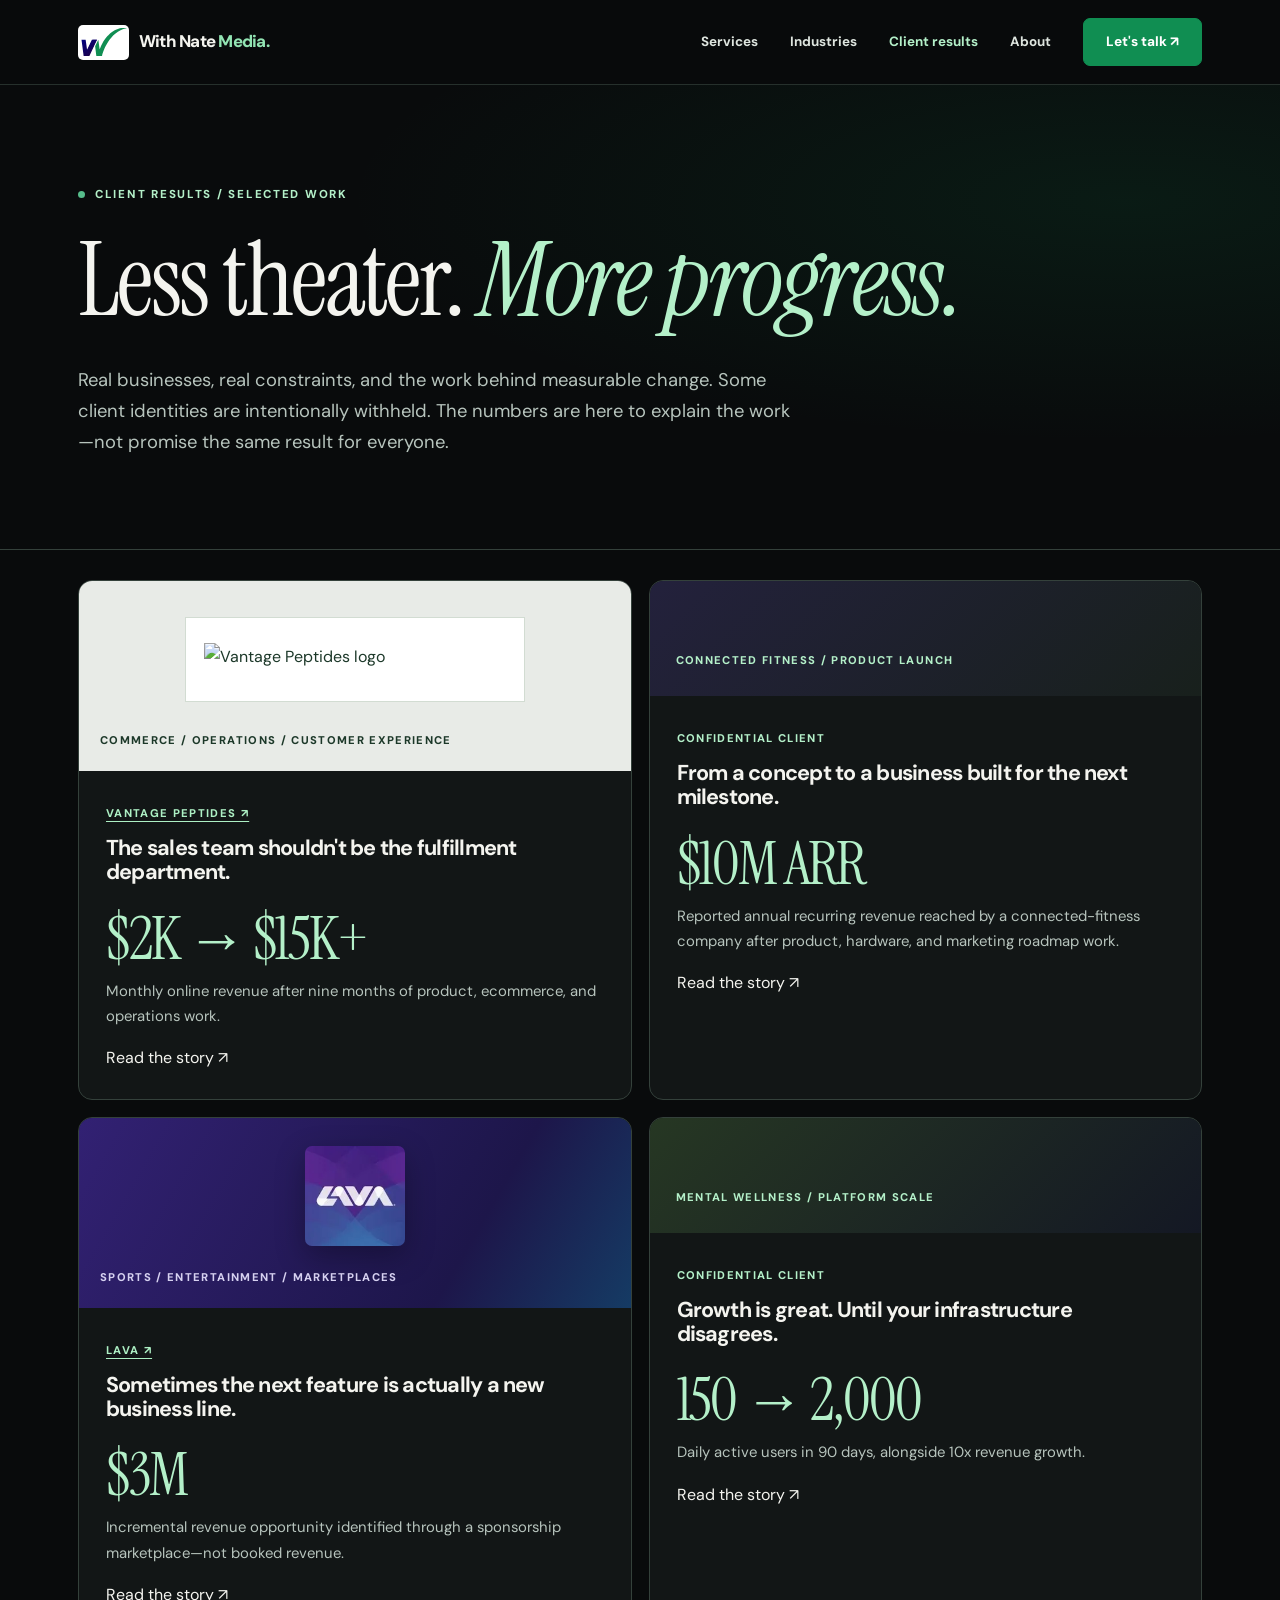
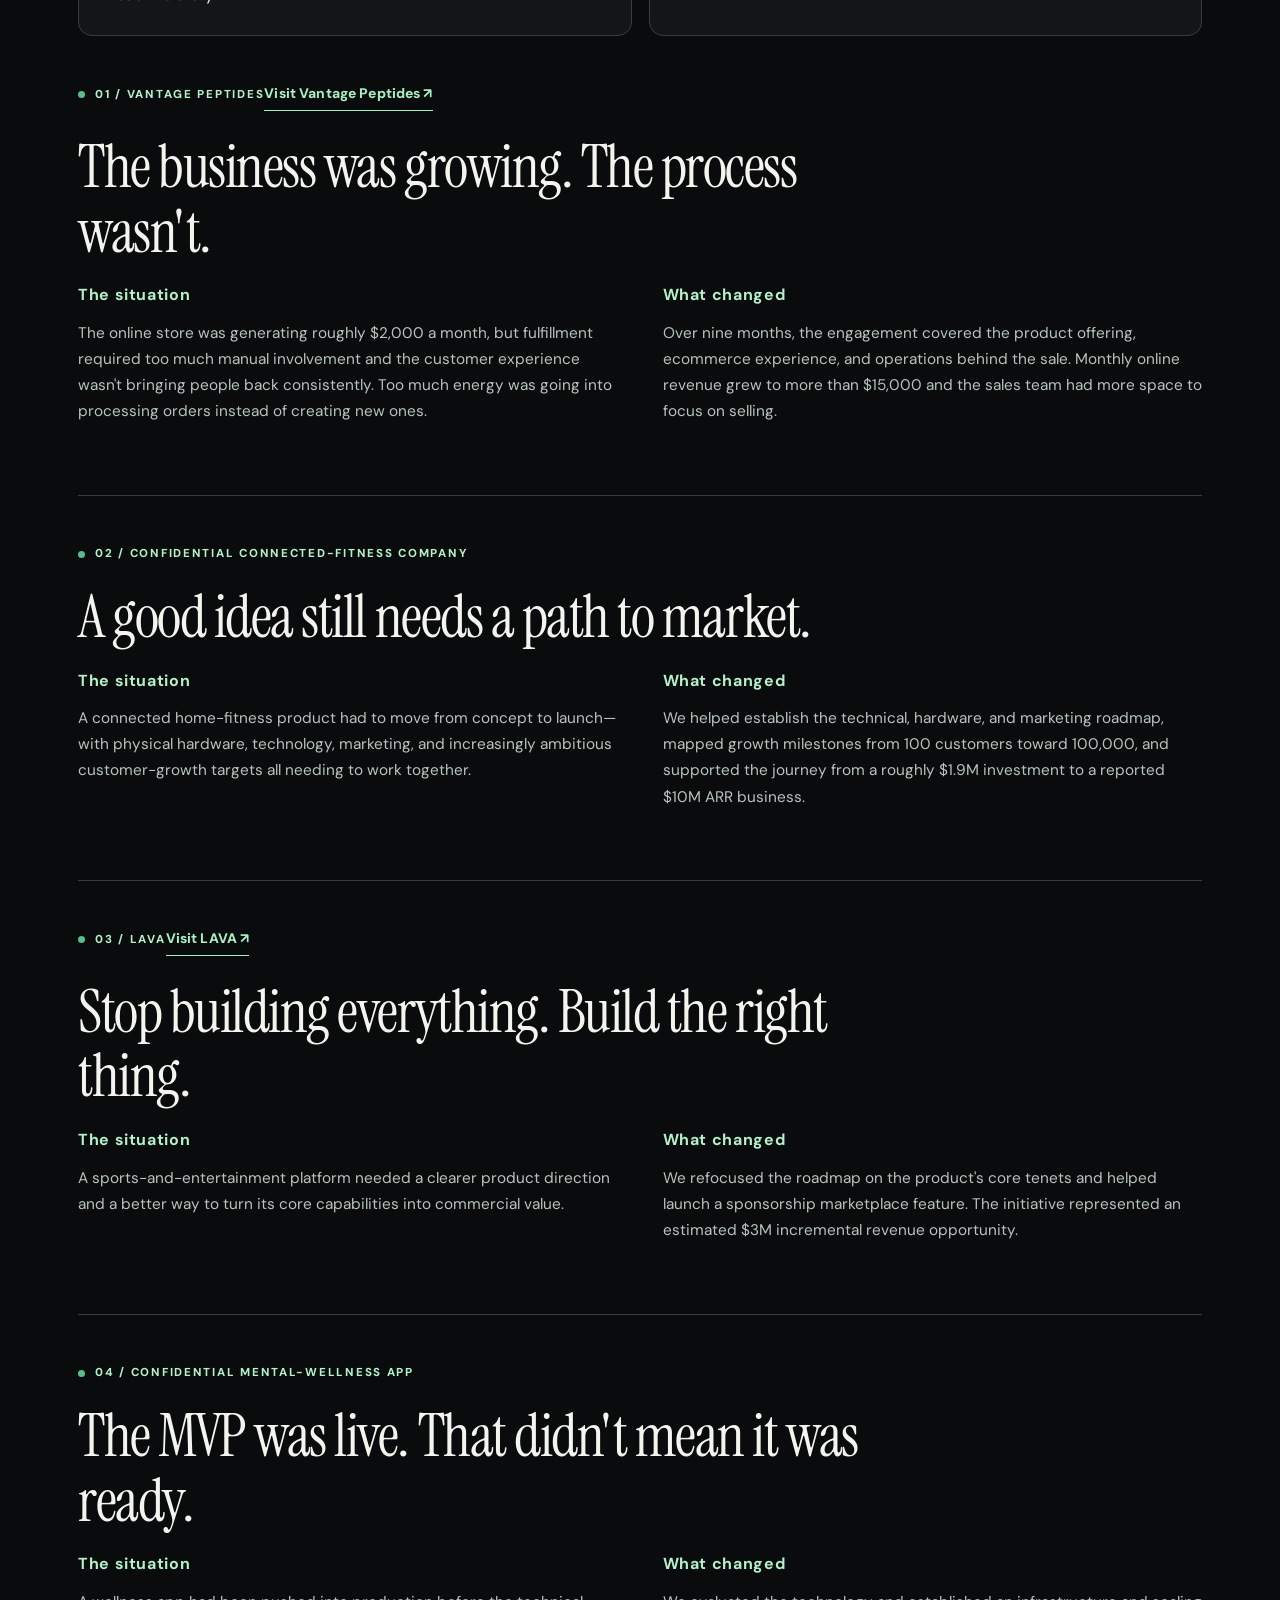
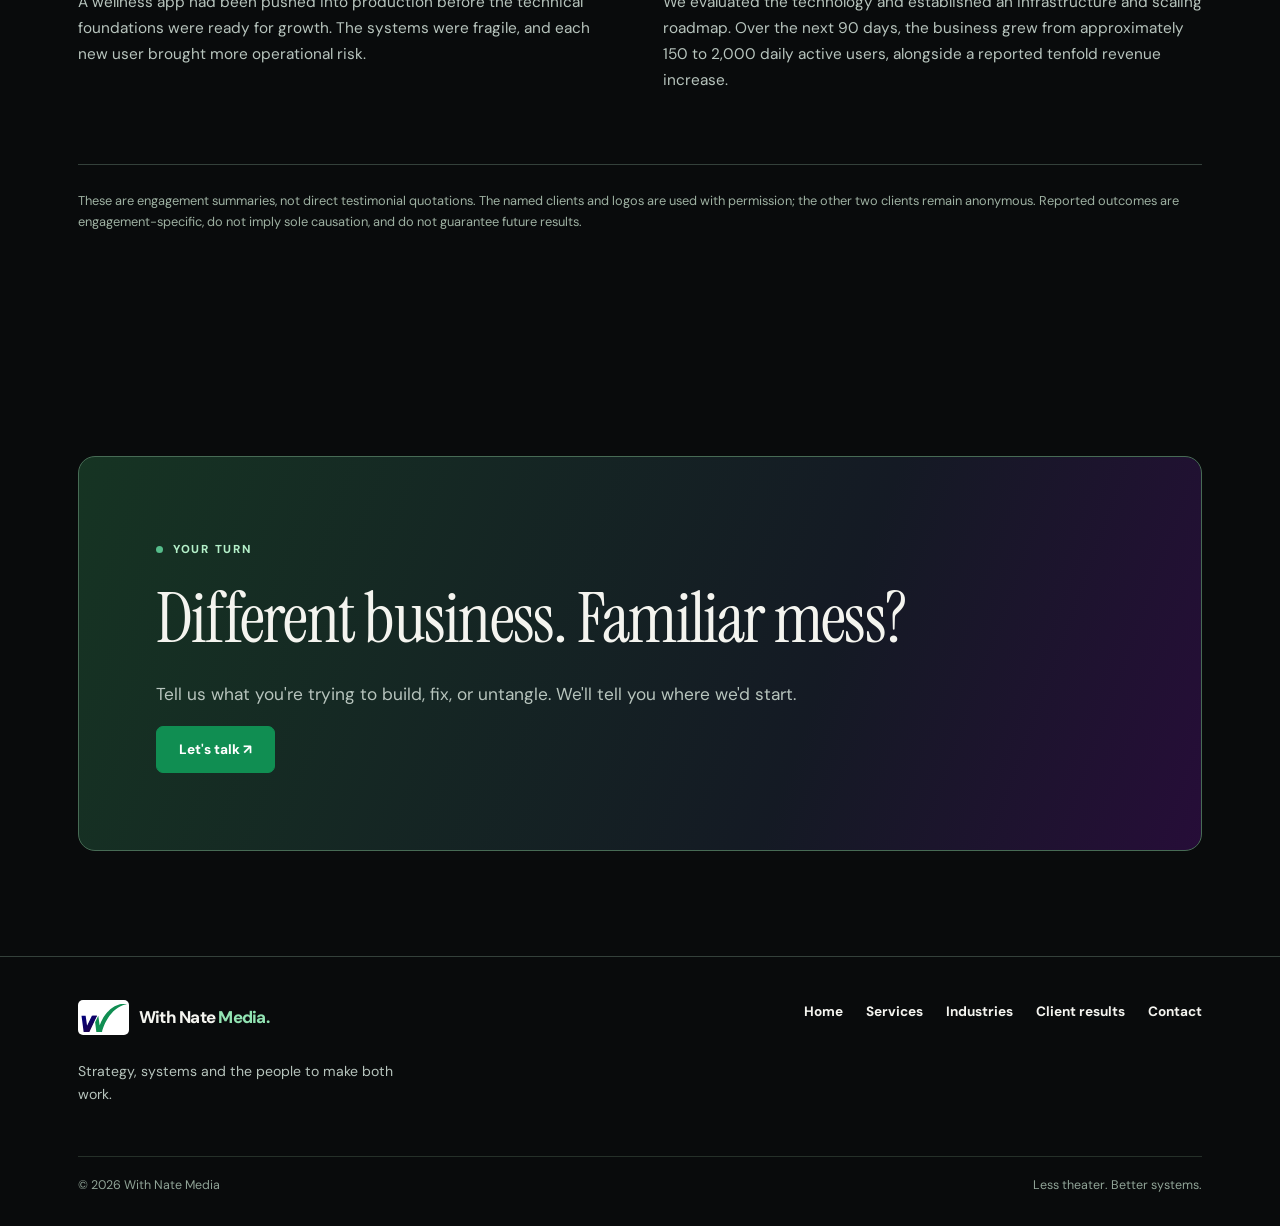
==== commit f5fc629a: "Remove duplicate visit-client links from case study details" ====
--- a/case-studies.html
+++ b/case-studies.html
@@ -4,8 +4,8 @@
 <article class="case"><div class="case-top"><span class="case-tag">Connected fitness / Product launch</span></div><div class="inner"><span class="case-tag">Confidential client</span><h3 style="margin:12px 0">From a concept to a business built for the next milestone.</h3><div class="metric">$10M ARR</div><p>Reported annual recurring revenue reached by a connected-fitness company after product, hardware, and marketing roadmap work.</p><a href="#fitness" class="arrow">Read the story ↗</a></div></article>
 <article class="case"><div class="case-top case-brand-top lava-case-top"><a href="https://www.lava.ai/" target="_blank" rel="noopener noreferrer" aria-label="Visit LAVA"><span class="case-client-logo lava-client-logo"><img src="/assets/lava-logo.webp" alt="LAVA logo" width="98" height="98"></span></a><span class="case-tag">Sports / Entertainment / Marketplaces</span></div><div class="inner"><span class="case-tag"><a class="case-client-name" href="https://www.lava.ai/" target="_blank" rel="noopener noreferrer">LAVA ↗</a></span><h3 style="margin:12px 0">Sometimes the next feature is actually a new business line.</h3><div class="metric">$3M</div><p>Incremental revenue opportunity identified through a sponsorship marketplace—not booked revenue.</p><a href="#lava" class="arrow">Read the story ↗</a></div></article>
 <article class="case"><div class="case-top"><span class="case-tag">Mental wellness / Platform scale</span></div><div class="inner"><span class="case-tag">Confidential client</span><h3 style="margin:12px 0">Growth is great. Until your infrastructure disagrees.</h3><div class="metric">150 → 2,000</div><p>Daily active users in 90 days, alongside 10x revenue growth.</p><a href="#wellness" class="arrow">Read the story ↗</a></div></article></div>
-<div class="case-detail" id="vantage"><div class="eyebrow">01 / Vantage Peptides</div><a class="text-link" href="https://vantagepeptides.com/" target="_blank" rel="noopener noreferrer">Visit Vantage Peptides ↗</a><a class="text-link" href="https://vantagepeptides.com/" target="_blank" rel="noopener noreferrer">Visit Vantage Peptides ↗</a><h2>The business was growing. The process wasn't.</h2><div class="columns"><div><h3>The situation</h3><p>The online store was generating roughly $2,000 a month, but fulfillment required too much manual involvement and the customer experience wasn't bringing people back consistently. Too much energy was going into processing orders instead of creating new ones.</p></div><div><h3>What changed</h3><p>Over nine months, the engagement covered the product offering, ecommerce experience, and operations behind the sale. Monthly online revenue grew to more than $15,000 and the sales team had more space to focus on selling.</p></div></div></div>
+<div class="case-detail" id="vantage"><div class="eyebrow">01 / Vantage Peptides</div><a class="text-link" href="https://vantagepeptides.com/" target="_blank" rel="noopener noreferrer">Visit Vantage Peptides ↗</a><h2>The business was growing. The process wasn't.</h2><div class="columns"><div><h3>The situation</h3><p>The online store was generating roughly $2,000 a month, but fulfillment required too much manual involvement and the customer experience wasn't bringing people back consistently. Too much energy was going into processing orders instead of creating new ones.</p></div><div><h3>What changed</h3><p>Over nine months, the engagement covered the product offering, ecommerce experience, and operations behind the sale. Monthly online revenue grew to more than $15,000 and the sales team had more space to focus on selling.</p></div></div></div>
 <div class="case-detail" id="fitness"><div class="eyebrow">02 / Confidential connected-fitness company</div><h2>A good idea still needs a path to market.</h2><div class="columns"><div><h3>The situation</h3><p>A connected home-fitness product had to move from concept to launch—with physical hardware, technology, marketing, and increasingly ambitious customer-growth targets all needing to work together.</p></div><div><h3>What changed</h3><p>We helped establish the technical, hardware, and marketing roadmap, mapped growth milestones from 100 customers toward 100,000, and supported the journey from a roughly $1.9M investment to a reported $10M ARR business.</p></div></div></div>
-<div class="case-detail" id="lava"><div class="eyebrow">03 / LAVA</div><a class="text-link" href="https://www.lava.ai/" target="_blank" rel="noopener noreferrer">Visit LAVA ↗</a><a class="text-link" href="https://www.lava.ai/" target="_blank" rel="noopener noreferrer">Visit LAVA ↗</a><h2>Stop building everything. Build the right thing.</h2><div class="columns"><div><h3>The situation</h3><p>A sports-and-entertainment platform needed a clearer product direction and a better way to turn its core capabilities into commercial value.</p></div><div><h3>What changed</h3><p>We refocused the roadmap on the product's core tenets and helped launch a sponsorship marketplace feature. The initiative represented an estimated $3M incremental revenue opportunity.</p></div></div></div>
+<div class="case-detail" id="lava"><div class="eyebrow">03 / LAVA</div><a class="text-link" href="https://www.lava.ai/" target="_blank" rel="noopener noreferrer">Visit LAVA ↗</a><h2>Stop building everything. Build the right thing.</h2><div class="columns"><div><h3>The situation</h3><p>A sports-and-entertainment platform needed a clearer product direction and a better way to turn its core capabilities into commercial value.</p></div><div><h3>What changed</h3><p>We refocused the roadmap on the product's core tenets and helped launch a sponsorship marketplace feature. The initiative represented an estimated $3M incremental revenue opportunity.</p></div></div></div>
 <div class="case-detail" id="wellness"><div class="eyebrow">04 / Confidential mental-wellness app</div><h2>The MVP was live. That didn't mean it was ready.</h2><div class="columns"><div><h3>The situation</h3><p>A wellness app had been pushed into production before the technical foundations were ready for growth. The systems were fragile, and each new user brought more operational risk.</p></div><div><h3>What changed</h3><p>We evaluated the technology and established an infrastructure and scaling roadmap. Over the next 90 days, the business grew from approximately 150 to 2,000 daily active users, alongside a reported tenfold revenue increase.</p></div></div></div><p class="disclaimer">These are engagement summaries, not direct testimonial quotations. The named clients and logos are used with permission; the other two clients remain anonymous. Reported outcomes are engagement-specific, do not imply sole causation, and do not guarantee future results.</p></div></section>
 <section class="section"><div class="wrap"><div class="cta"><div class="eyebrow">Your turn</div><h2>Different business. Familiar mess?</h2><p>Tell us what you're trying to build, fix, or untangle. We'll tell you where we'd start.</p><a class="btn" href="https://link.roimachine.us/widget/bookings/wnm-get-in-touch" target="_blank" rel="noopener noreferrer">Let's talk ↗</a></div></div></section></main><footer class="footer"><div class="wrap"><div class="cols"><div><a class="brand" href="/"><span class="brand-icon"><img src="/logo-mark.svg" alt=""></span><span class="brand-words">With Nate <em>Media.</em></span></a><p style="max-width:340px;font-size:.88rem;margin-top:17px">Strategy, systems and the people to make both work.</p></div><nav class="footer-nav" aria-label="Footer navigation"><a href="/">Home</a><a href="/services.html">Services</a><a href="/industries.html">Industries</a><a href="/case-studies.html">Client results</a><a href="https://link.roimachine.us/widget/bookings/wnm-get-in-touch" target="_blank" rel="noopener noreferrer">Contact</a></nav></div><div class="footer-bottom"><span>© <span id="year"></span> With Nate Media</span><span>Less theater. Better systems.</span></div></div></footer><script>document.getElementById('year').textContent=new Date().getFullYear();</script></body></html>
--- a/styles.css
+++ b/styles.css
@@ -20,3 +20,19 @@
 @media(max-width:1000px){.hero-v3-layout{gap:35px;grid-template-columns:1.1fr .9fr}.hero-v3 h1{font-size:clamp(4rem,7vw,6.2rem)}.pov-layout,.diagnostic-layout{gap:55px}.industry-list a strong{font-size:1.4rem}}
 @media(max-width:760px){.hero-v3-layout{grid-template-columns:1fr;padding-top:75px;padding-bottom:85px}.hero-v3 h1{font-size:clamp(4.1rem,13vw,6.7rem)}.hero-v3-graphic{transform:none;min-height:350px;max-width:510px;margin:20px auto 0;width:100%}.hero-v3-graphic:before{right:-8px;top:17px;bottom:-10px}.client-rail-layout{grid-template-columns:1fr 1fr;gap:10px 15px;padding-top:26px;padding-bottom:26px}.rail-intro{grid-column:span 2}.rail-client{padding:8px 0 8px 10px}.pov-layout,.diagnostic-layout,.industries-intro{grid-template-columns:1fr;gap:35px}.pov-section,.v3-services,.diagnostic,.work-section,.industries-v3,.operator-v3,.contact-v3{padding-top:75px;padding-bottom:75px}.v3-services-heading,.work-header,.work-bottom{display:block}.v3-services-heading>p,.work-header>p{margin-top:22px}.service-line{grid-template-columns:38px 1fr 30px;gap:12px}.service-link{font-size:0}.service-link:after{content:'↗';font-size:1.3rem}.work-feature-grid{grid-template-columns:1fr}.work-copy>p{min-height:0}.work-bottom .text-link{margin-top:17px}.industry-list{grid-template-columns:1fr}.operator-layout{grid-template-columns:1fr;gap:0}.operator-mark{font-size:8rem;height:80px;margin:0}.diagnostic-board{margin-top:15px}.v3-section-end{flex-direction:column;align-items:flex-start}.contact-v3-card{min-height:0}.hero-bottom-rail{justify-content:flex-start;gap:15px;font-size:.59rem}}
 @media(max-width:430px){.hero-v3 h1{font-size:clamp(3.4rem,14vw,4.3rem)}.hero-v3-layout{padding-top:58px;padding-bottom:55px}.diagram-center{gap:8px}.diagram-node{min-height:95px;padding:10px 5px;font-size:.55rem}.diagram-node span{font-size:.64rem}.hero-v3-graphic{min-height:0;padding:15px}.diagram-center{padding:25px 0}.client-rail-layout{grid-template-columns:1fr}.rail-intro{grid-column:auto}.rail-client{border-left:0;border-top:1px solid #d4ded4;padding:13px 0}.pov-section h2,.v3-services h2,.work-header h2,.industries-v3 h2,.operator-v3 h2,.contact-v3 h2{font-size:clamp(2.8rem,12vw,4.2rem)}.service-line strong{font-size:1.5rem}.industry-list a strong{font-size:1.3rem}.diagnostic-board{padding:22px}.board-row{grid-template-columns:1fr;gap:6px}.work-copy{padding:26px}.work-stat{display:block}.work-stat span{display:block;margin-top:7px}.vantage-feature-mark{width:92%}}
+
+
+/* Approved client branding on case-study cards */
+.case-brand-top{min-height:190px;display:flex;align-items:center;justify-content:space-between;flex-direction:column;padding:21px!important;gap:14px}
+.case:nth-child(1) .case-top.vantage-case-top{background:#e8ebe7!important;color:#1c3829}
+.case:nth-child(3) .case-top.lava-case-top{background:linear-gradient(120deg,#322173,#1d164a 70%,#153b64)!important;color:#d6d1f0}
+.case-brand-top>a{flex:1;display:flex;align-items:center;justify-content:center;width:100%}
+.case-brand-top .case-tag{align-self:flex-start;color:inherit}
+.case-client-logo{display:inline-flex;align-items:center;justify-content:center;transition:transform .2s}
+.case-client-logo:hover{transform:translateY(-2px)}
+.case-client-logo img{object-fit:contain;max-width:100%;height:auto}
+.vantage-client-logo{width:min(340px,90%);min-height:85px;padding:18px;background:#fff;border:1px solid #d2dcd2}
+.vantage-client-logo img{width:100%}
+.lava-client-logo img{width:100px;max-width:100px;border-radius:7px;box-shadow:0 10px 30px rgba(0,0,0,.3)}
+.case-client-name{color:#adf0c4;text-decoration:underline;text-underline-offset:4px}
+.case-detail>.text-link{margin:0 0 24px}
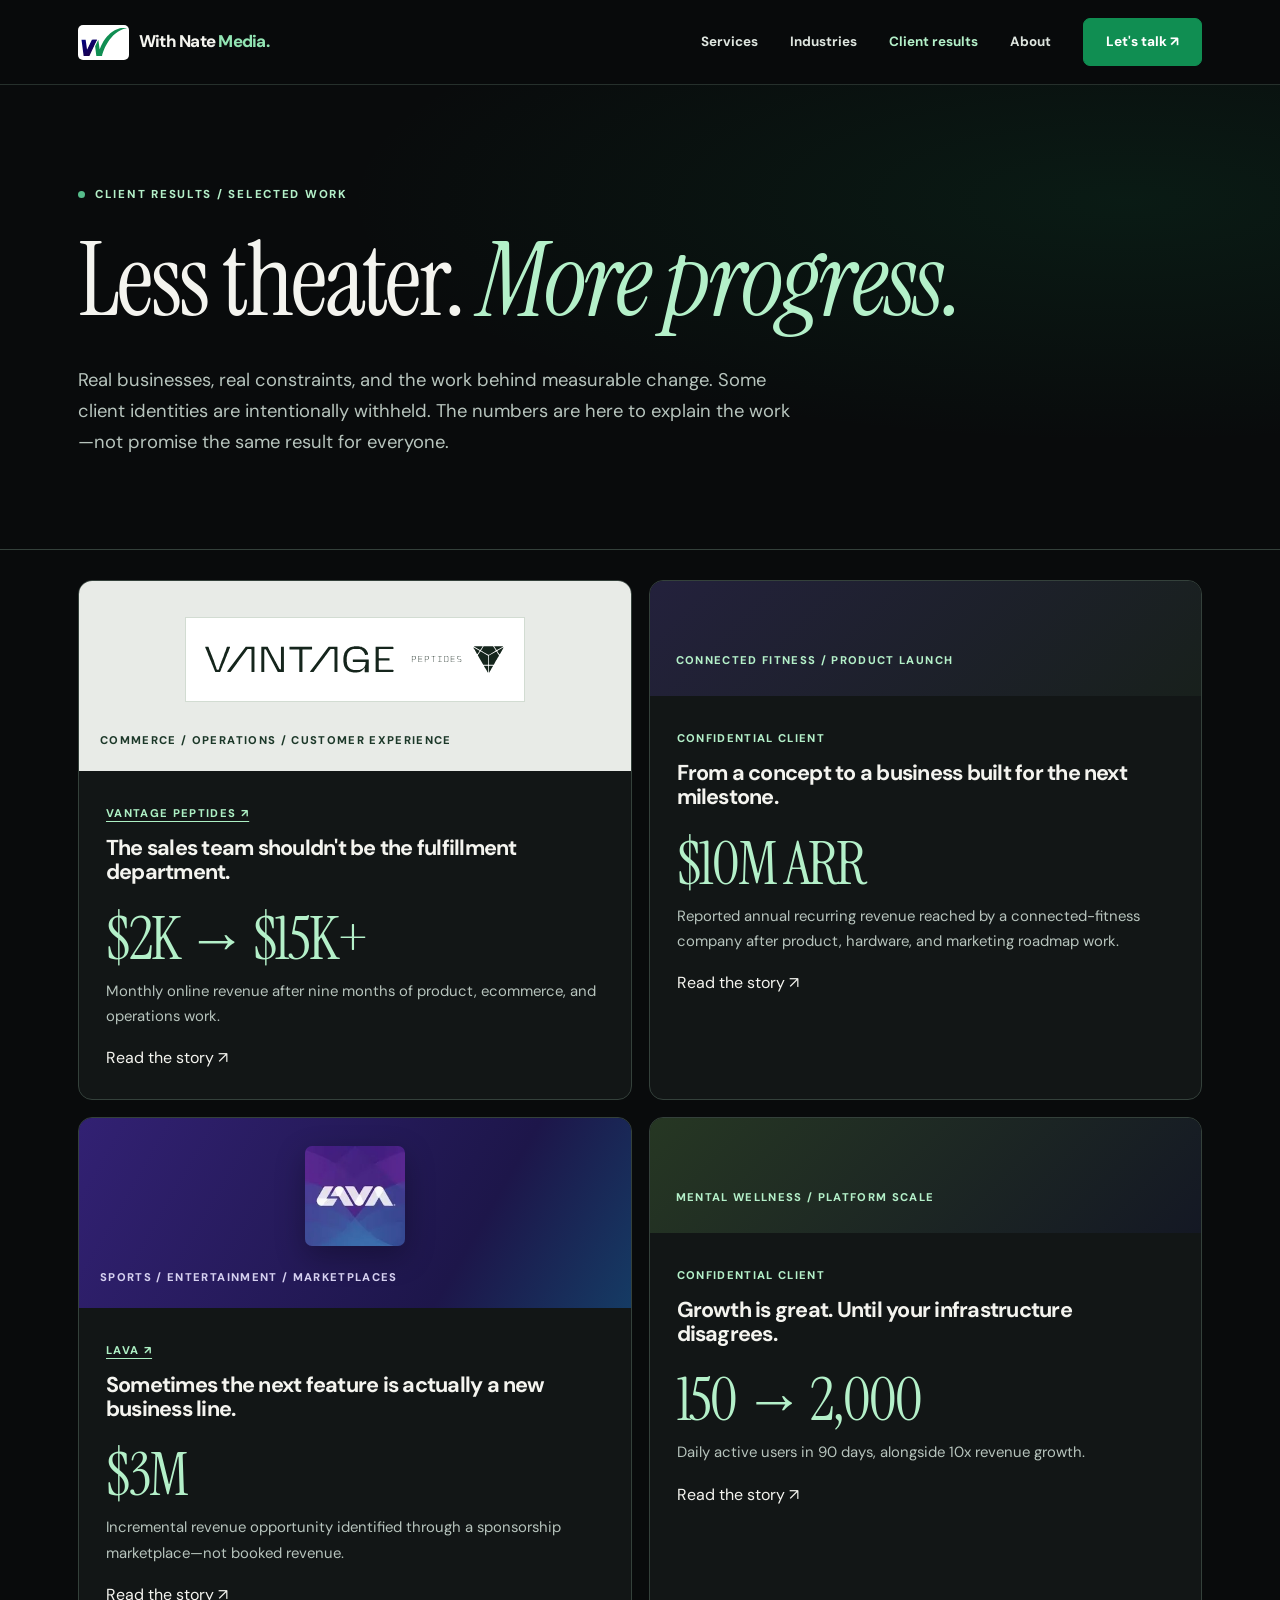
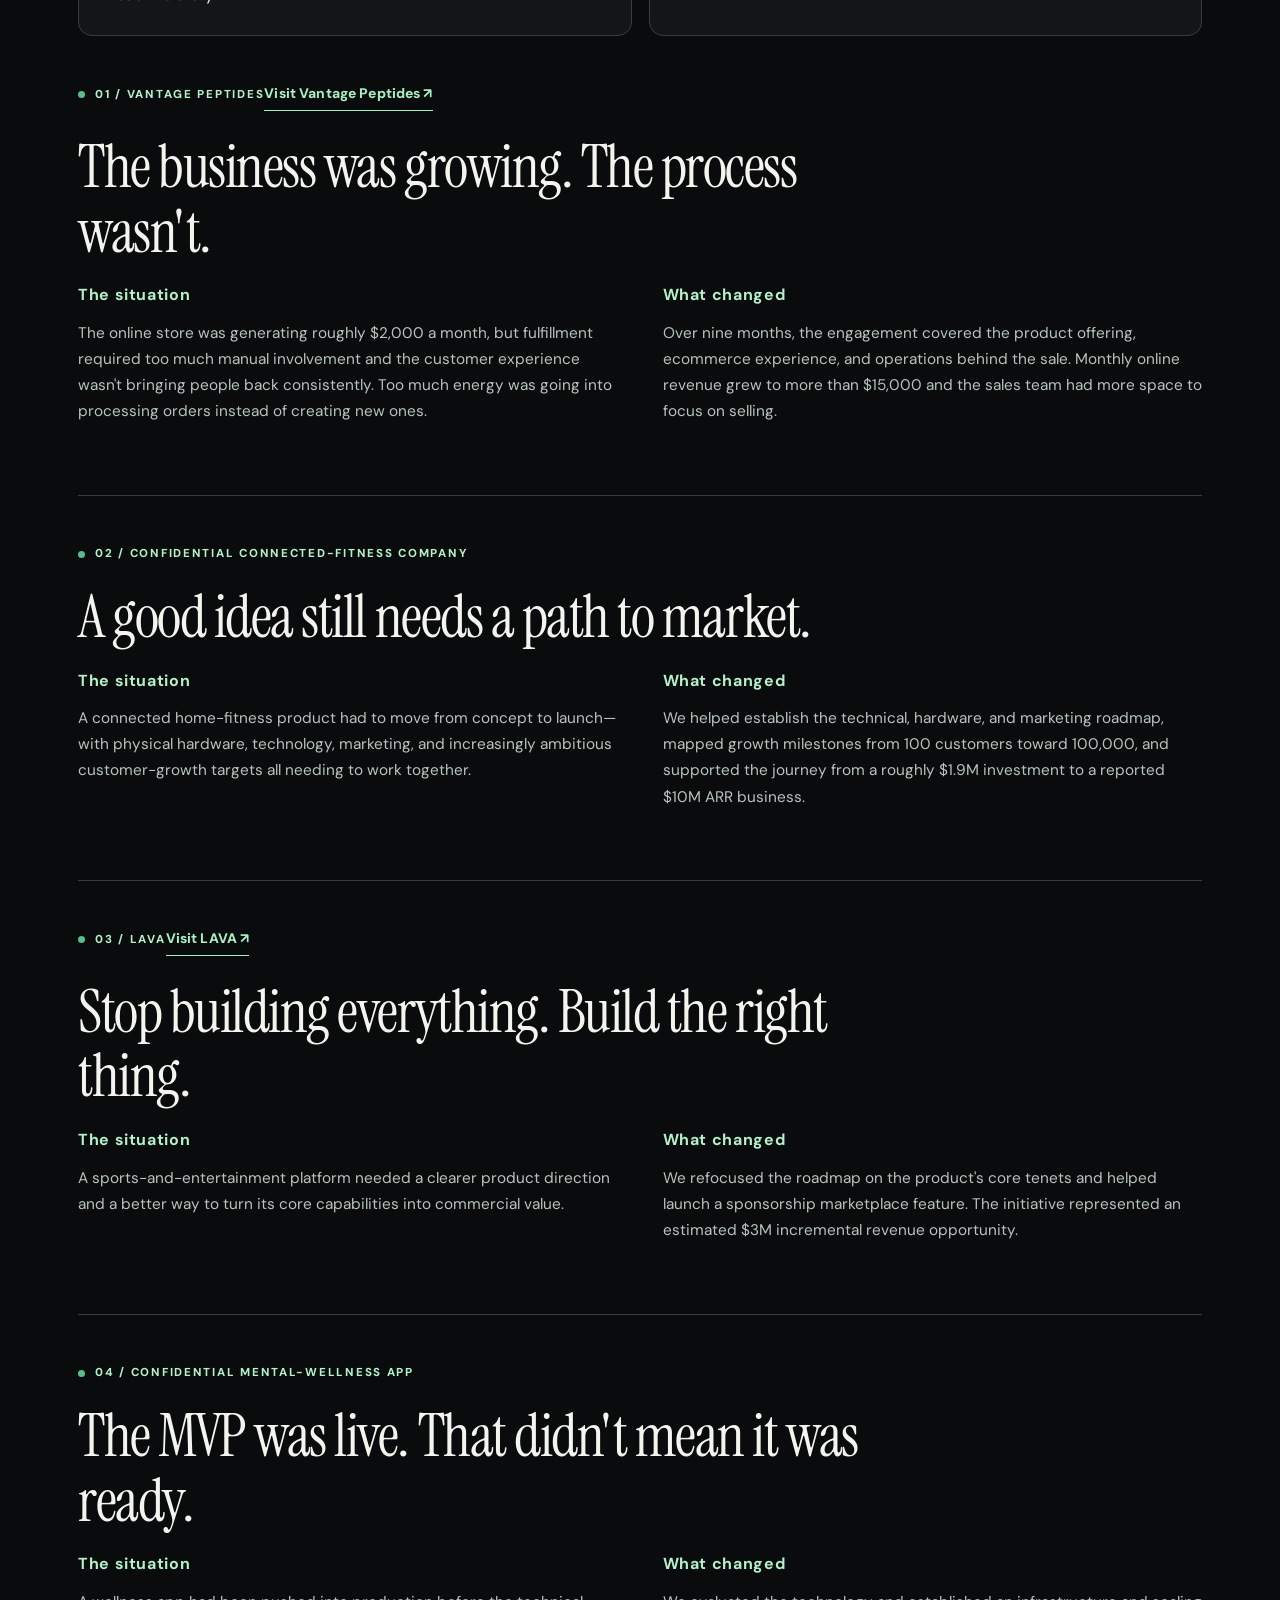
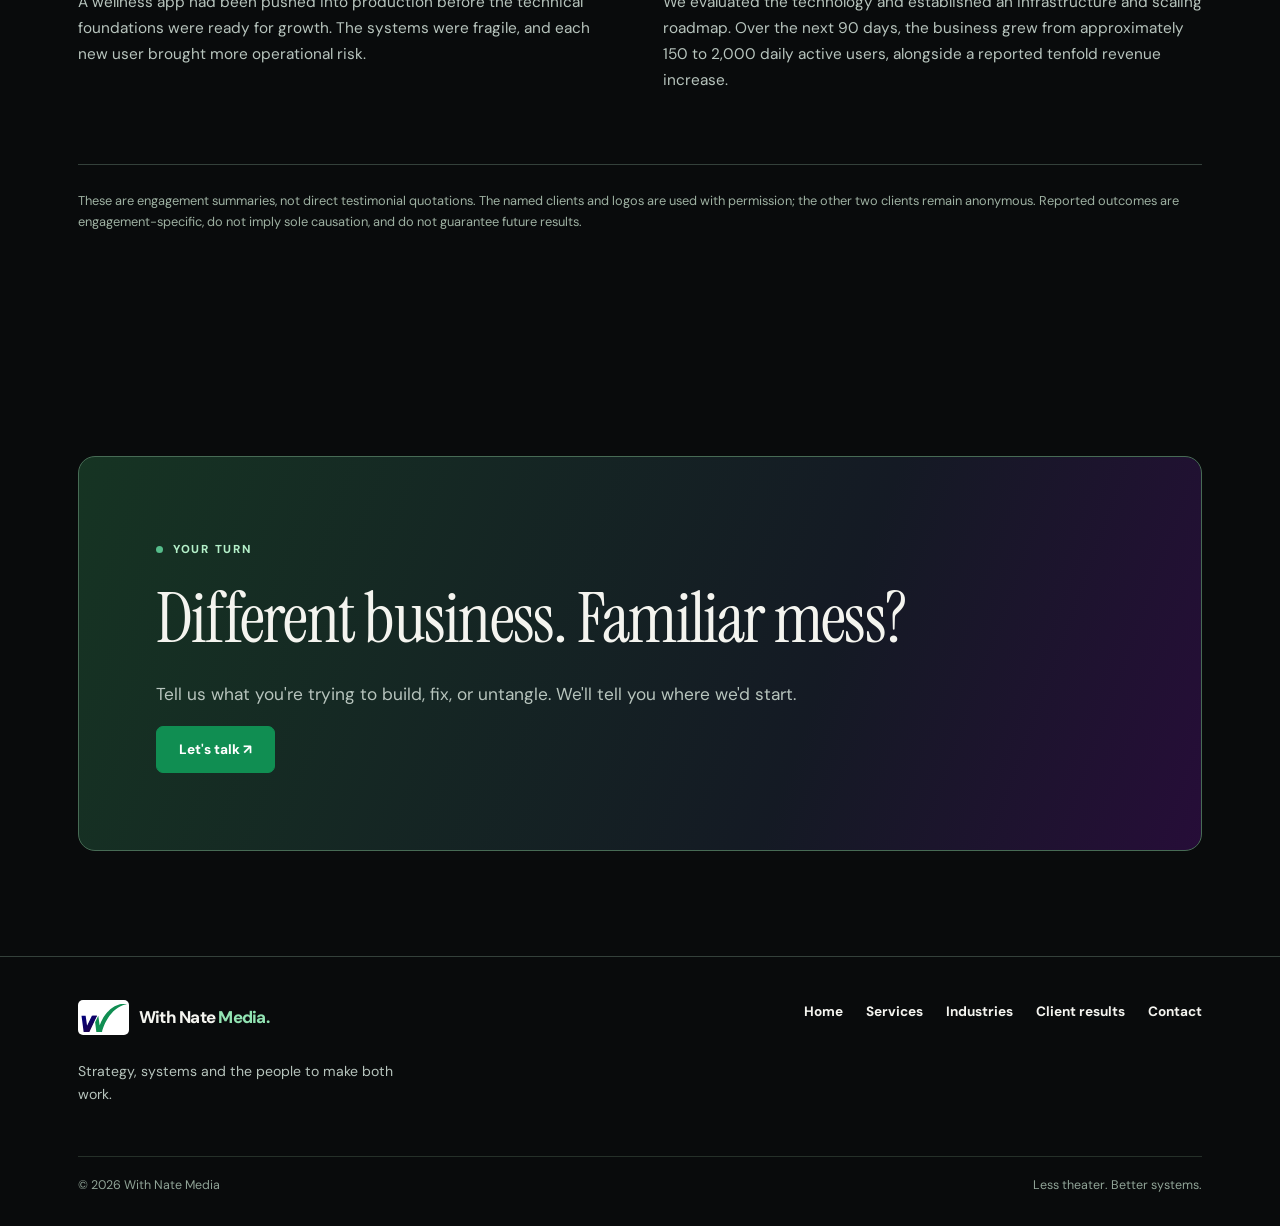
==== commit a9051af7: "Fix Vantage logo references using working vector brand asset" ====
--- a/case-studies.html
+++ b/case-studies.html
@@ -1,6 +1,6 @@
 <!doctype html><html lang="en"><head><meta charset="utf-8"><meta name="viewport" content="width=device-width,initial-scale=1"><meta name="theme-color" content="#090b0c"><meta name="description" content="Selected client results from With Nate Media: ecommerce growth, software scalability, product strategy, and operational transformation."><title>Client Results | With Nate Media</title><link rel="icon" type="image/svg+xml" href="/logo-mark.svg"><link rel="stylesheet" href="/styles.css"></head><body><header class="site-header"><nav class="nav wrap" aria-label="Main navigation"><a class="brand" href="/" aria-label="With Nate Media home"><span class="brand-icon"><img src="/logo-mark.svg" alt=""></span><span class="brand-words">With Nate <em>Media.</em></span></a><button class="menu-button" aria-controls="navlinks" aria-expanded="false" onclick="const m=document.getElementById('navlinks');m.classList.toggle('open');this.setAttribute('aria-expanded',m.classList.contains('open'))">Menu ☰</button><div class="navlinks" id="navlinks"><a href="/services.html">Services</a><a href="/industries.html">Industries</a><a href="/case-studies.html" aria-current="page">Client results</a><a href="/#about">About</a><a class="btn" href="https://link.roimachine.us/widget/bookings/wnm-get-in-touch" target="_blank" rel="noopener noreferrer">Let's talk ↗</a></div></nav></header>
 <main><section class="page-hero"><div class="wrap"><div class="eyebrow">Client results / Selected work</div><h1>Less theater. <em style="color:var(--mint)">More progress.</em></h1><p>Real businesses, real constraints, and the work behind measurable change. Some client identities are intentionally withheld. The numbers are here to explain the work—not promise the same result for everyone.</p></div></section>
-<section class="section" style="padding-top:30px"><div class="wrap"><div class="case-grid"><article class="case"><div class="case-top case-brand-top vantage-case-top"><a href="https://vantagepeptides.com/" target="_blank" rel="noopener noreferrer" aria-label="Visit Vantage Peptides"><span class="case-client-logo vantage-client-logo"><img src="/assets/vantage-logo.png" alt="Vantage Peptides logo" width="310" height="34"></span></a><span class="case-tag">Commerce / Operations / Customer experience</span></div><div class="inner"><span class="case-tag"><a class="case-client-name" href="https://vantagepeptides.com/" target="_blank" rel="noopener noreferrer">Vantage Peptides ↗</a></span><h3 style="margin:12px 0">The sales team shouldn't be the fulfillment department.</h3><div class="metric">$2K → $15K+</div><p>Monthly online revenue after nine months of product, ecommerce, and operations work.</p><a href="#vantage" class="arrow">Read the story ↗</a></div></article>
+<section class="section" style="padding-top:30px"><div class="wrap"><div class="case-grid"><article class="case"><div class="case-top case-brand-top vantage-case-top"><a href="https://vantagepeptides.com/" target="_blank" rel="noopener noreferrer" aria-label="Visit Vantage Peptides"><span class="case-client-logo vantage-client-logo"><img src="/assets/vantage-logo.svg" alt="Vantage Peptides logo" width="310" height="34"></span></a><span class="case-tag">Commerce / Operations / Customer experience</span></div><div class="inner"><span class="case-tag"><a class="case-client-name" href="https://vantagepeptides.com/" target="_blank" rel="noopener noreferrer">Vantage Peptides ↗</a></span><h3 style="margin:12px 0">The sales team shouldn't be the fulfillment department.</h3><div class="metric">$2K → $15K+</div><p>Monthly online revenue after nine months of product, ecommerce, and operations work.</p><a href="#vantage" class="arrow">Read the story ↗</a></div></article>
 <article class="case"><div class="case-top"><span class="case-tag">Connected fitness / Product launch</span></div><div class="inner"><span class="case-tag">Confidential client</span><h3 style="margin:12px 0">From a concept to a business built for the next milestone.</h3><div class="metric">$10M ARR</div><p>Reported annual recurring revenue reached by a connected-fitness company after product, hardware, and marketing roadmap work.</p><a href="#fitness" class="arrow">Read the story ↗</a></div></article>
 <article class="case"><div class="case-top case-brand-top lava-case-top"><a href="https://www.lava.ai/" target="_blank" rel="noopener noreferrer" aria-label="Visit LAVA"><span class="case-client-logo lava-client-logo"><img src="/assets/lava-logo.webp" alt="LAVA logo" width="98" height="98"></span></a><span class="case-tag">Sports / Entertainment / Marketplaces</span></div><div class="inner"><span class="case-tag"><a class="case-client-name" href="https://www.lava.ai/" target="_blank" rel="noopener noreferrer">LAVA ↗</a></span><h3 style="margin:12px 0">Sometimes the next feature is actually a new business line.</h3><div class="metric">$3M</div><p>Incremental revenue opportunity identified through a sponsorship marketplace—not booked revenue.</p><a href="#lava" class="arrow">Read the story ↗</a></div></article>
 <article class="case"><div class="case-top"><span class="case-tag">Mental wellness / Platform scale</span></div><div class="inner"><span class="case-tag">Confidential client</span><h3 style="margin:12px 0">Growth is great. Until your infrastructure disagrees.</h3><div class="metric">150 → 2,000</div><p>Daily active users in 90 days, alongside 10x revenue growth.</p><a href="#wellness" class="arrow">Read the story ↗</a></div></article></div>
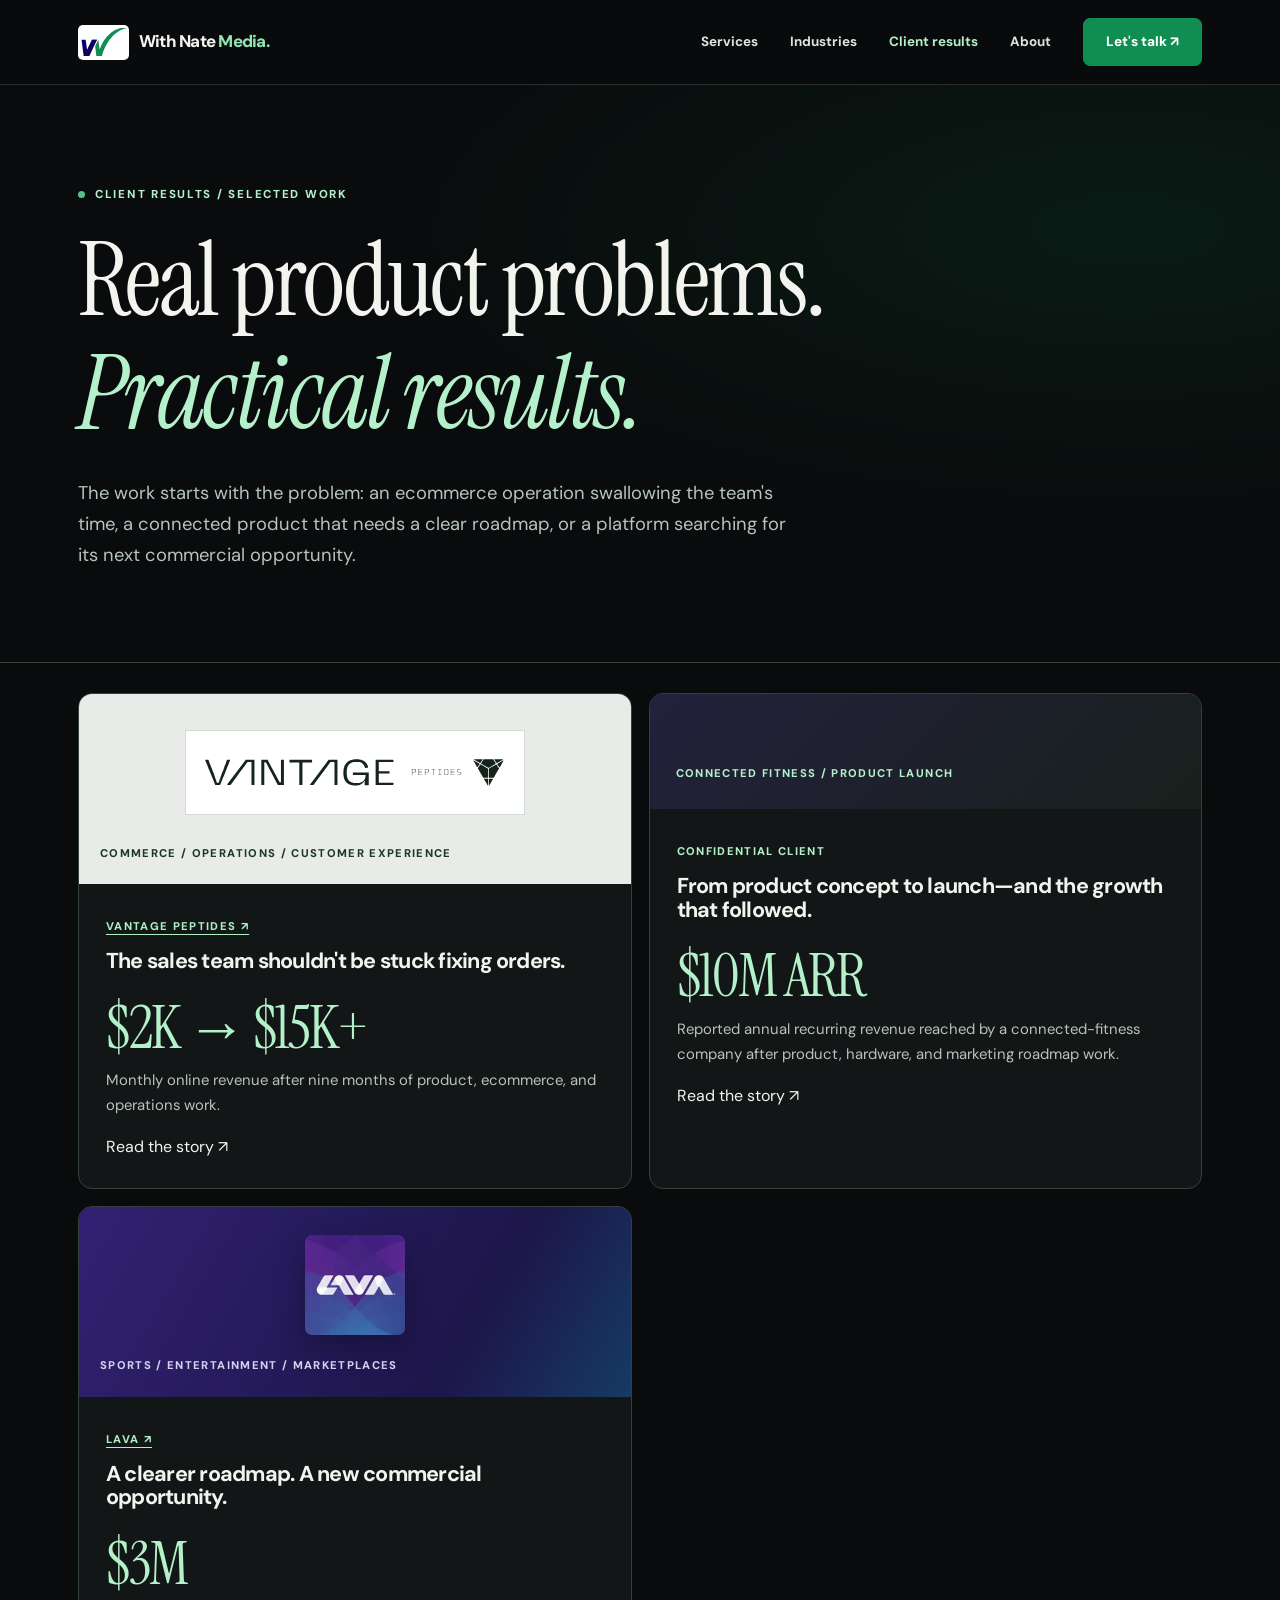
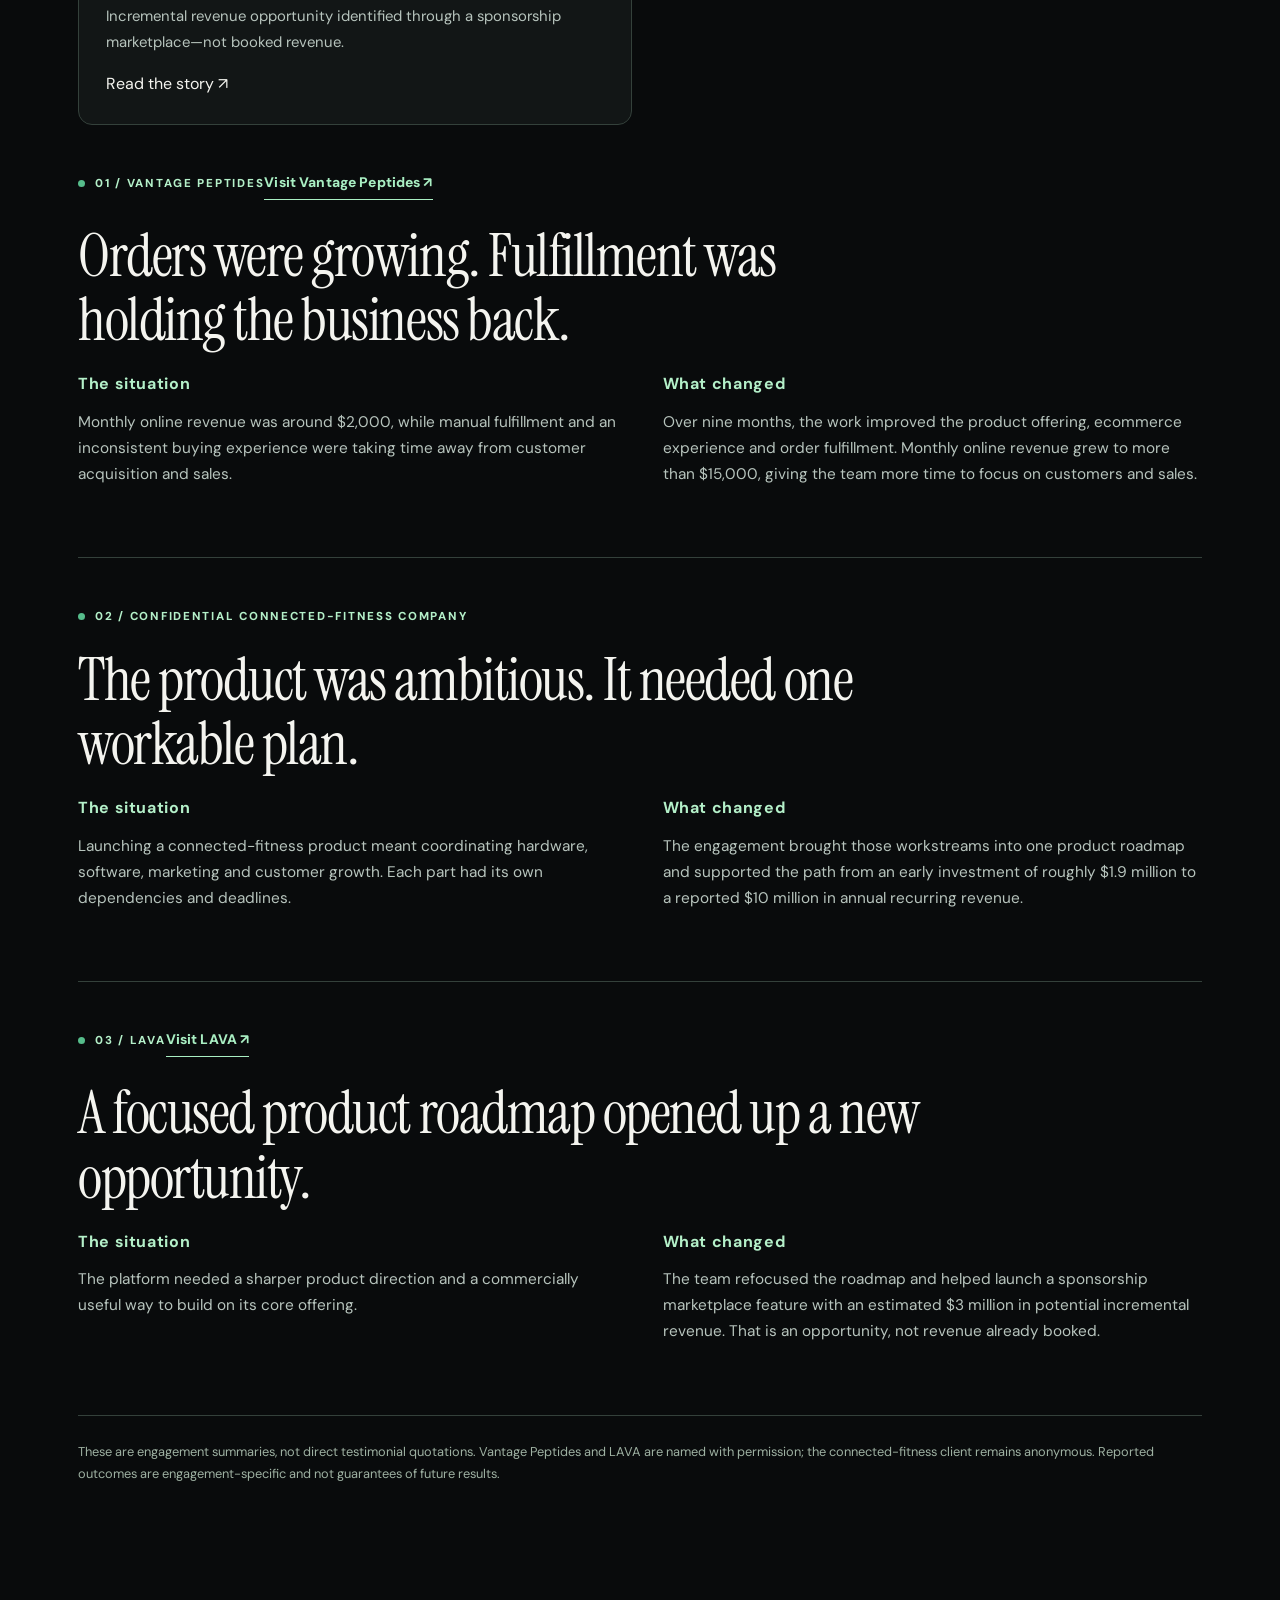
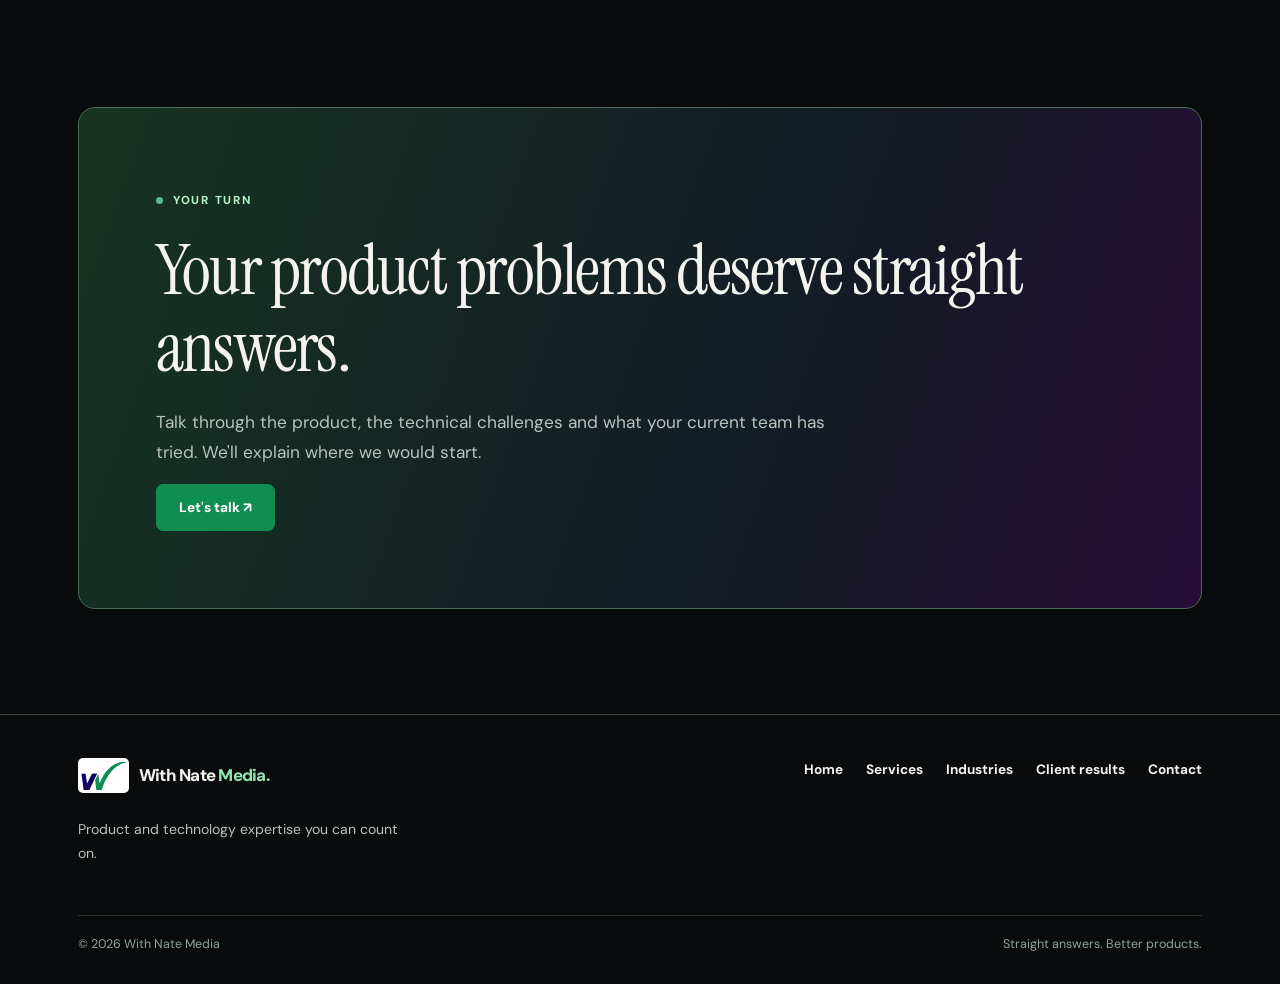
==== commit 22455cfd: "Refine case studies and remove unconfirmed mental wellness user and revenue claims" ====
--- a/case-studies.html
+++ b/case-studies.html
@@ -1,11 +1,11 @@
-<!doctype html><html lang="en"><head><meta charset="utf-8"><meta name="viewport" content="width=device-width,initial-scale=1"><meta name="theme-color" content="#090b0c"><meta name="description" content="Selected client results from With Nate Media: ecommerce growth, software scalability, product strategy, and operational transformation."><title>Client Results | With Nate Media</title><link rel="icon" type="image/svg+xml" href="/logo-mark.svg"><link rel="stylesheet" href="/styles.css"></head><body><header class="site-header"><nav class="nav wrap" aria-label="Main navigation"><a class="brand" href="/" aria-label="With Nate Media home"><span class="brand-icon"><img src="/logo-mark.svg" alt=""></span><span class="brand-words">With Nate <em>Media.</em></span></a><button class="menu-button" aria-controls="navlinks" aria-expanded="false" onclick="const m=document.getElementById('navlinks');m.classList.toggle('open');this.setAttribute('aria-expanded',m.classList.contains('open'))">Menu ☰</button><div class="navlinks" id="navlinks"><a href="/services.html">Services</a><a href="/industries.html">Industries</a><a href="/case-studies.html" aria-current="page">Client results</a><a href="/#about">About</a><a class="btn" href="https://link.roimachine.us/widget/bookings/wnm-get-in-touch" target="_blank" rel="noopener noreferrer">Let's talk ↗</a></div></nav></header>
-<main><section class="page-hero"><div class="wrap"><div class="eyebrow">Client results / Selected work</div><h1>Less theater. <em style="color:var(--mint)">More progress.</em></h1><p>Real businesses, real constraints, and the work behind measurable change. Some client identities are intentionally withheld. The numbers are here to explain the work—not promise the same result for everyone.</p></div></section>
-<section class="section" style="padding-top:30px"><div class="wrap"><div class="case-grid"><article class="case"><div class="case-top case-brand-top vantage-case-top"><a href="https://vantagepeptides.com/" target="_blank" rel="noopener noreferrer" aria-label="Visit Vantage Peptides"><span class="case-client-logo vantage-client-logo"><img src="/assets/vantage-logo.svg" alt="Vantage Peptides logo" width="310" height="34"></span></a><span class="case-tag">Commerce / Operations / Customer experience</span></div><div class="inner"><span class="case-tag"><a class="case-client-name" href="https://vantagepeptides.com/" target="_blank" rel="noopener noreferrer">Vantage Peptides ↗</a></span><h3 style="margin:12px 0">The sales team shouldn't be the fulfillment department.</h3><div class="metric">$2K → $15K+</div><p>Monthly online revenue after nine months of product, ecommerce, and operations work.</p><a href="#vantage" class="arrow">Read the story ↗</a></div></article>
-<article class="case"><div class="case-top"><span class="case-tag">Connected fitness / Product launch</span></div><div class="inner"><span class="case-tag">Confidential client</span><h3 style="margin:12px 0">From a concept to a business built for the next milestone.</h3><div class="metric">$10M ARR</div><p>Reported annual recurring revenue reached by a connected-fitness company after product, hardware, and marketing roadmap work.</p><a href="#fitness" class="arrow">Read the story ↗</a></div></article>
-<article class="case"><div class="case-top case-brand-top lava-case-top"><a href="https://www.lava.ai/" target="_blank" rel="noopener noreferrer" aria-label="Visit LAVA"><span class="case-client-logo lava-client-logo"><img src="/assets/lava-logo.webp" alt="LAVA logo" width="98" height="98"></span></a><span class="case-tag">Sports / Entertainment / Marketplaces</span></div><div class="inner"><span class="case-tag"><a class="case-client-name" href="https://www.lava.ai/" target="_blank" rel="noopener noreferrer">LAVA ↗</a></span><h3 style="margin:12px 0">Sometimes the next feature is actually a new business line.</h3><div class="metric">$3M</div><p>Incremental revenue opportunity identified through a sponsorship marketplace—not booked revenue.</p><a href="#lava" class="arrow">Read the story ↗</a></div></article>
-<article class="case"><div class="case-top"><span class="case-tag">Mental wellness / Platform scale</span></div><div class="inner"><span class="case-tag">Confidential client</span><h3 style="margin:12px 0">Growth is great. Until your infrastructure disagrees.</h3><div class="metric">150 → 2,000</div><p>Daily active users in 90 days, alongside 10x revenue growth.</p><a href="#wellness" class="arrow">Read the story ↗</a></div></article></div>
-<div class="case-detail" id="vantage"><div class="eyebrow">01 / Vantage Peptides</div><a class="text-link" href="https://vantagepeptides.com/" target="_blank" rel="noopener noreferrer">Visit Vantage Peptides ↗</a><h2>The business was growing. The process wasn't.</h2><div class="columns"><div><h3>The situation</h3><p>The online store was generating roughly $2,000 a month, but fulfillment required too much manual involvement and the customer experience wasn't bringing people back consistently. Too much energy was going into processing orders instead of creating new ones.</p></div><div><h3>What changed</h3><p>Over nine months, the engagement covered the product offering, ecommerce experience, and operations behind the sale. Monthly online revenue grew to more than $15,000 and the sales team had more space to focus on selling.</p></div></div></div>
-<div class="case-detail" id="fitness"><div class="eyebrow">02 / Confidential connected-fitness company</div><h2>A good idea still needs a path to market.</h2><div class="columns"><div><h3>The situation</h3><p>A connected home-fitness product had to move from concept to launch—with physical hardware, technology, marketing, and increasingly ambitious customer-growth targets all needing to work together.</p></div><div><h3>What changed</h3><p>We helped establish the technical, hardware, and marketing roadmap, mapped growth milestones from 100 customers toward 100,000, and supported the journey from a roughly $1.9M investment to a reported $10M ARR business.</p></div></div></div>
-<div class="case-detail" id="lava"><div class="eyebrow">03 / LAVA</div><a class="text-link" href="https://www.lava.ai/" target="_blank" rel="noopener noreferrer">Visit LAVA ↗</a><h2>Stop building everything. Build the right thing.</h2><div class="columns"><div><h3>The situation</h3><p>A sports-and-entertainment platform needed a clearer product direction and a better way to turn its core capabilities into commercial value.</p></div><div><h3>What changed</h3><p>We refocused the roadmap on the product's core tenets and helped launch a sponsorship marketplace feature. The initiative represented an estimated $3M incremental revenue opportunity.</p></div></div></div>
-<div class="case-detail" id="wellness"><div class="eyebrow">04 / Confidential mental-wellness app</div><h2>The MVP was live. That didn't mean it was ready.</h2><div class="columns"><div><h3>The situation</h3><p>A wellness app had been pushed into production before the technical foundations were ready for growth. The systems were fragile, and each new user brought more operational risk.</p></div><div><h3>What changed</h3><p>We evaluated the technology and established an infrastructure and scaling roadmap. Over the next 90 days, the business grew from approximately 150 to 2,000 daily active users, alongside a reported tenfold revenue increase.</p></div></div></div><p class="disclaimer">These are engagement summaries, not direct testimonial quotations. The named clients and logos are used with permission; the other two clients remain anonymous. Reported outcomes are engagement-specific, do not imply sole causation, and do not guarantee future results.</p></div></section>
-<section class="section"><div class="wrap"><div class="cta"><div class="eyebrow">Your turn</div><h2>Different business. Familiar mess?</h2><p>Tell us what you're trying to build, fix, or untangle. We'll tell you where we'd start.</p><a class="btn" href="https://link.roimachine.us/widget/bookings/wnm-get-in-touch" target="_blank" rel="noopener noreferrer">Let's talk ↗</a></div></div></section></main><footer class="footer"><div class="wrap"><div class="cols"><div><a class="brand" href="/"><span class="brand-icon"><img src="/logo-mark.svg" alt=""></span><span class="brand-words">With Nate <em>Media.</em></span></a><p style="max-width:340px;font-size:.88rem;margin-top:17px">Strategy, systems and the people to make both work.</p></div><nav class="footer-nav" aria-label="Footer navigation"><a href="/">Home</a><a href="/services.html">Services</a><a href="/industries.html">Industries</a><a href="/case-studies.html">Client results</a><a href="https://link.roimachine.us/widget/bookings/wnm-get-in-touch" target="_blank" rel="noopener noreferrer">Contact</a></nav></div><div class="footer-bottom"><span>© <span id="year"></span> With Nate Media</span><span>Less theater. Better systems.</span></div></div></footer><script>document.getElementById('year').textContent=new Date().getFullYear();</script></body></html>+<!doctype html><html lang="en"><head><meta charset="utf-8"><meta name="viewport" content="width=device-width,initial-scale=1"><meta name="theme-color" content="#090b0c"><meta name="description" content="Case studies in ecommerce, connected fitness and sports technology. See how independent product leadership and delivery helped clients move forward."><title>Client Results | With Nate Media</title><link rel="icon" type="image/svg+xml" href="/logo-mark.svg"><link rel="canonical" href="https://www.wnatemedia.com/case-studies.html"><link rel="stylesheet" href="/styles.css"><meta property="og:type" content="website"><meta property="og:site_name" content="With Nate Media"><meta property="og:title" content="Client Results | With Nate Media"><meta property="og:description" content="Case studies in ecommerce, connected fitness and sports technology. See how independent product leadership and delivery helped clients move forward."><meta property="og:url" content="https://www.wnatemedia.com/case-studies.html"><meta property="og:image" content="https://www.wnatemedia.com/assets/wnm-social-share.png"><meta property="og:image:secure_url" content="https://www.wnatemedia.com/assets/wnm-social-share.png"><meta property="og:image:type" content="image/png"><meta property="og:image:width" content="600"><meta property="og:image:height" content="315"><meta property="og:image:alt" content="With Nate Media logo — Straight answers. Better products."><meta name="twitter:card" content="summary_large_image"><meta name="twitter:title" content="Client Results | With Nate Media"><meta name="twitter:description" content="Case studies in ecommerce, connected fitness and sports technology. See how independent product leadership and delivery helped clients move forward."><meta name="twitter:image" content="https://www.wnatemedia.com/assets/wnm-social-share.png"><meta name="twitter:image:alt" content="With Nate Media logo — Straight answers. Better products."></head><body><header class="site-header"><nav class="nav wrap" aria-label="Main navigation"><a class="brand" href="/" aria-label="With Nate Media home"><span class="brand-icon"><img src="/logo-mark.svg" alt=""></span><span class="brand-words">With Nate <em>Media.</em></span></a><button class="menu-button" aria-controls="navlinks" aria-expanded="false" onclick="const m=document.getElementById('navlinks');m.classList.toggle('open');this.setAttribute('aria-expanded',m.classList.contains('open'))">Menu ☰</button><div class="navlinks" id="navlinks"><a href="/services.html">Services</a><a href="/industries.html">Industries</a><a href="/case-studies.html" aria-current="page">Client results</a><a href="/#about">About</a><a class="btn" href="https://link.roimachine.us/widget/bookings/wnm-get-in-touch" target="_blank" rel="noopener noreferrer">Let's talk ↗</a></div></nav></header>
+<main><section class="page-hero"><div class="wrap"><div class="eyebrow">Client results / Selected work</div><h1>Real product problems. <em style="color:var(--mint)">Practical results.</em></h1><p>The work starts with the problem: an ecommerce operation swallowing the team's time, a connected product that needs a clear roadmap, or a platform searching for its next commercial opportunity.</p></div></section>
+<section class="section" style="padding-top:30px"><div class="wrap"><div class="case-grid"><article class="case"><div class="case-top case-brand-top vantage-case-top"><a href="https://vantagepeptides.com/" target="_blank" rel="noopener noreferrer" aria-label="Visit Vantage Peptides"><span class="case-client-logo vantage-client-logo"><img src="/assets/vantage-logo.svg" alt="Vantage Peptides logo" width="310" height="34"></span></a><span class="case-tag">Commerce / Operations / Customer experience</span></div><div class="inner"><span class="case-tag"><a class="case-client-name" href="https://vantagepeptides.com/" target="_blank" rel="noopener noreferrer">Vantage Peptides ↗</a></span><h3 style="margin:12px 0">The sales team shouldn't be stuck fixing orders.</h3><div class="metric">$2K → $15K+</div><p>Monthly online revenue after nine months of product, ecommerce, and operations work.</p><a href="#vantage" class="arrow">Read the story ↗</a></div></article>
+<article class="case"><div class="case-top"><span class="case-tag">Connected fitness / Product launch</span></div><div class="inner"><span class="case-tag">Confidential client</span><h3 style="margin:12px 0">From product concept to launch—and the growth that followed.</h3><div class="metric">$10M ARR</div><p>Reported annual recurring revenue reached by a connected-fitness company after product, hardware, and marketing roadmap work.</p><a href="#fitness" class="arrow">Read the story ↗</a></div></article>
+<article class="case"><div class="case-top case-brand-top lava-case-top"><a href="https://www.lava.ai/" target="_blank" rel="noopener noreferrer" aria-label="Visit LAVA"><span class="case-client-logo lava-client-logo"><img src="/assets/lava-logo.webp" alt="LAVA logo" width="98" height="98"></span></a><span class="case-tag">Sports / Entertainment / Marketplaces</span></div><div class="inner"><span class="case-tag"><a class="case-client-name" href="https://www.lava.ai/" target="_blank" rel="noopener noreferrer">LAVA ↗</a></span><h3 style="margin:12px 0">A clearer roadmap. A new commercial opportunity.</h3><div class="metric">$3M</div><p>Incremental revenue opportunity identified through a sponsorship marketplace—not booked revenue.</p><a href="#lava" class="arrow">Read the story ↗</a></div></article>
+</div>
+<div class="case-detail" id="vantage"><div class="eyebrow">01 / Vantage Peptides</div><a class="text-link" href="https://vantagepeptides.com/" target="_blank" rel="noopener noreferrer">Visit Vantage Peptides ↗</a><h2>Orders were growing. Fulfillment was holding the business back.</h2><div class="columns"><div><h3>The situation</h3><p>Monthly online revenue was around $2,000, while manual fulfillment and an inconsistent buying experience were taking time away from customer acquisition and sales.</p></div><div><h3>What changed</h3><p>Over nine months, the work improved the product offering, ecommerce experience and order fulfillment. Monthly online revenue grew to more than $15,000, giving the team more time to focus on customers and sales.</p></div></div></div>
+<div class="case-detail" id="fitness"><div class="eyebrow">02 / Confidential connected-fitness company</div><h2>The product was ambitious. It needed one workable plan.</h2><div class="columns"><div><h3>The situation</h3><p>Launching a connected-fitness product meant coordinating hardware, software, marketing and customer growth. Each part had its own dependencies and deadlines.</p></div><div><h3>What changed</h3><p>The engagement brought those workstreams into one product roadmap and supported the path from an early investment of roughly $1.9 million to a reported $10 million in annual recurring revenue.</p></div></div></div>
+<div class="case-detail" id="lava"><div class="eyebrow">03 / LAVA</div><a class="text-link" href="https://www.lava.ai/" target="_blank" rel="noopener noreferrer">Visit LAVA ↗</a><h2>A focused product roadmap opened up a new opportunity.</h2><div class="columns"><div><h3>The situation</h3><p>The platform needed a sharper product direction and a commercially useful way to build on its core offering.</p></div><div><h3>What changed</h3><p>The team refocused the roadmap and helped launch a sponsorship marketplace feature with an estimated $3 million in potential incremental revenue. That is an opportunity, not revenue already booked.</p></div></div></div>
+<p class="disclaimer">These are engagement summaries, not direct testimonial quotations. Vantage Peptides and LAVA are named with permission; the connected-fitness client remains anonymous. Reported outcomes are engagement-specific and not guarantees of future results.</p></div></section>
+<section class="section"><div class="wrap"><div class="cta"><div class="eyebrow">Your turn</div><h2>Your product problems deserve straight answers.</h2><p>Talk through the product, the technical challenges and what your current team has tried. We'll explain where we would start.</p><a class="btn" href="https://link.roimachine.us/widget/bookings/wnm-get-in-touch" target="_blank" rel="noopener noreferrer">Let's talk ↗</a></div></div></section></main><footer class="footer"><div class="wrap"><div class="cols"><div><a class="brand" href="/"><span class="brand-icon"><img src="/logo-mark.svg" alt=""></span><span class="brand-words">With Nate <em>Media.</em></span></a><p style="max-width:340px;font-size:.88rem;margin-top:17px">Product and technology expertise you can count on.</p></div><nav class="footer-nav" aria-label="Footer navigation"><a href="/">Home</a><a href="/services.html">Services</a><a href="/industries.html">Industries</a><a href="/case-studies.html">Client results</a><a href="https://link.roimachine.us/widget/bookings/wnm-get-in-touch" target="_blank" rel="noopener noreferrer">Contact</a></nav></div><div class="footer-bottom"><span>© <span id="year"></span> With Nate Media</span><span>Straight answers. Better products.</span></div></div></footer><script>document.getElementById('year').textContent=new Date().getFullYear();</script></body></html>
